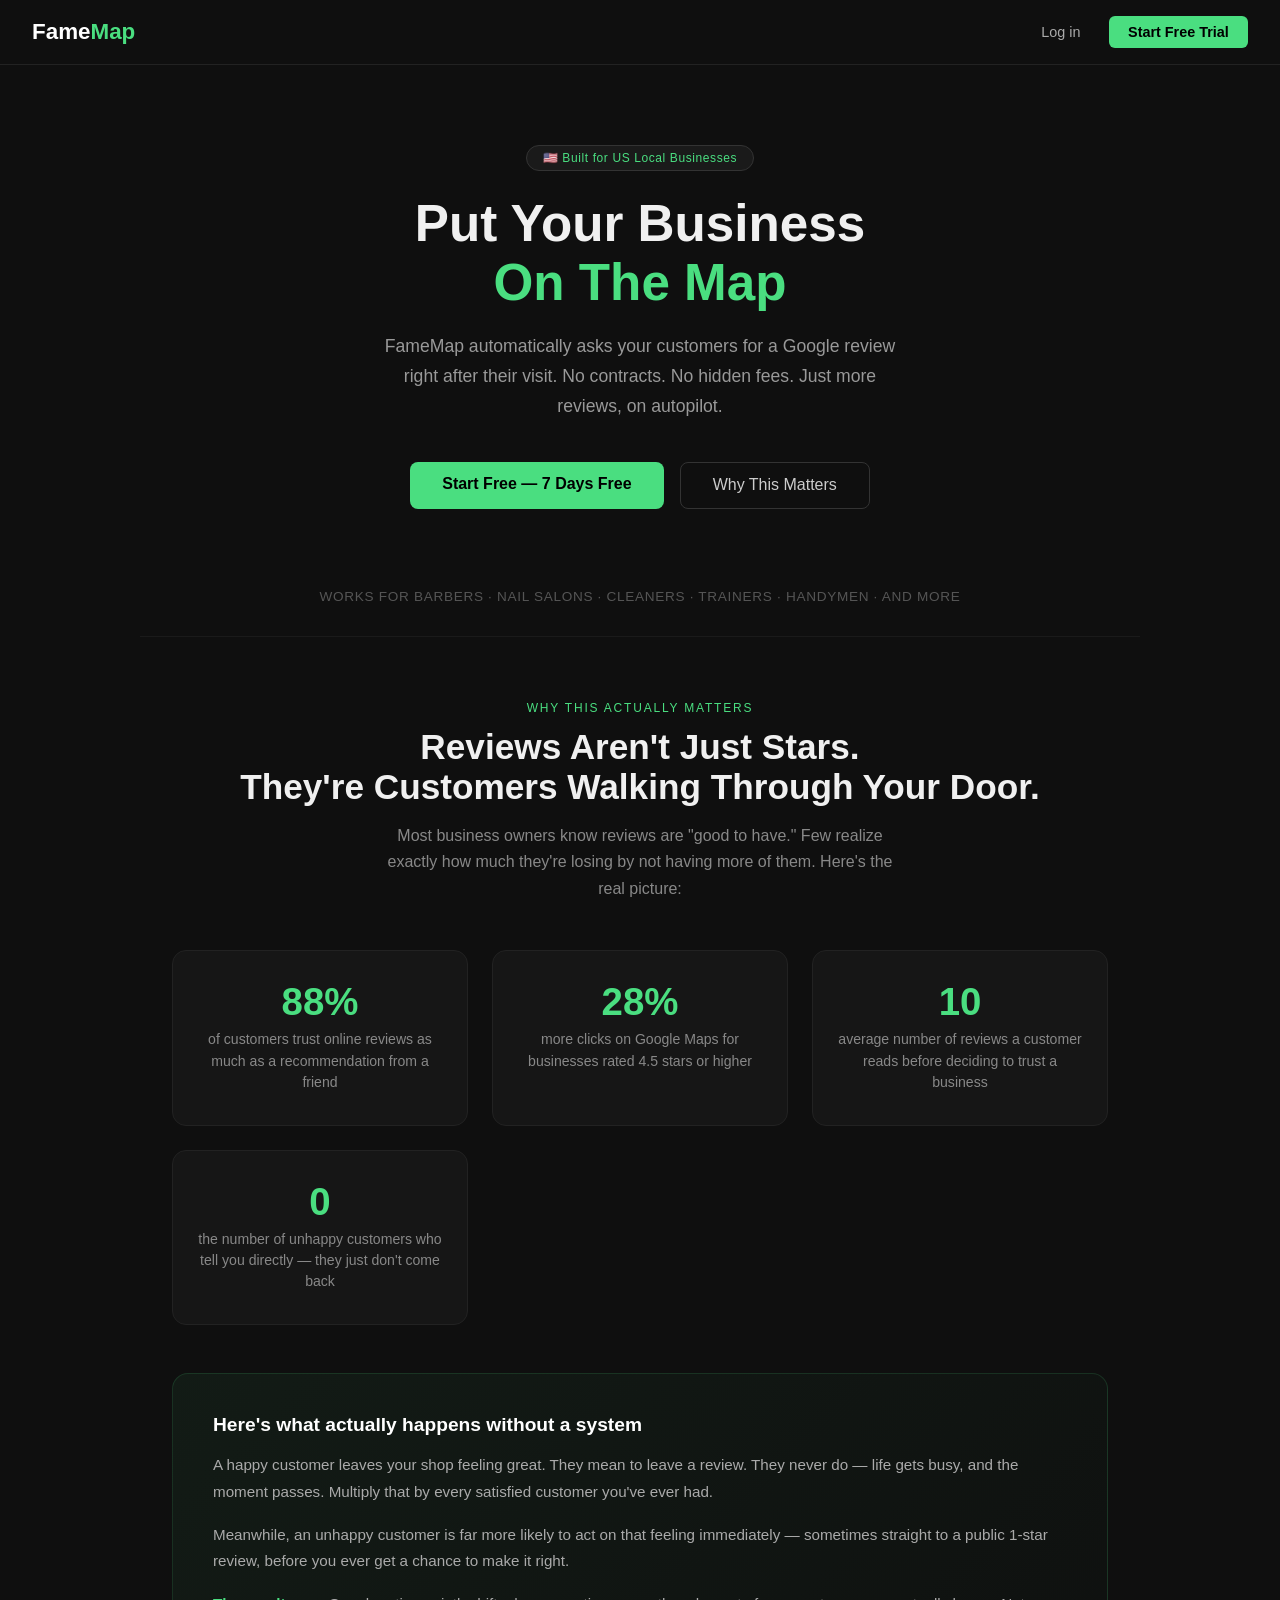
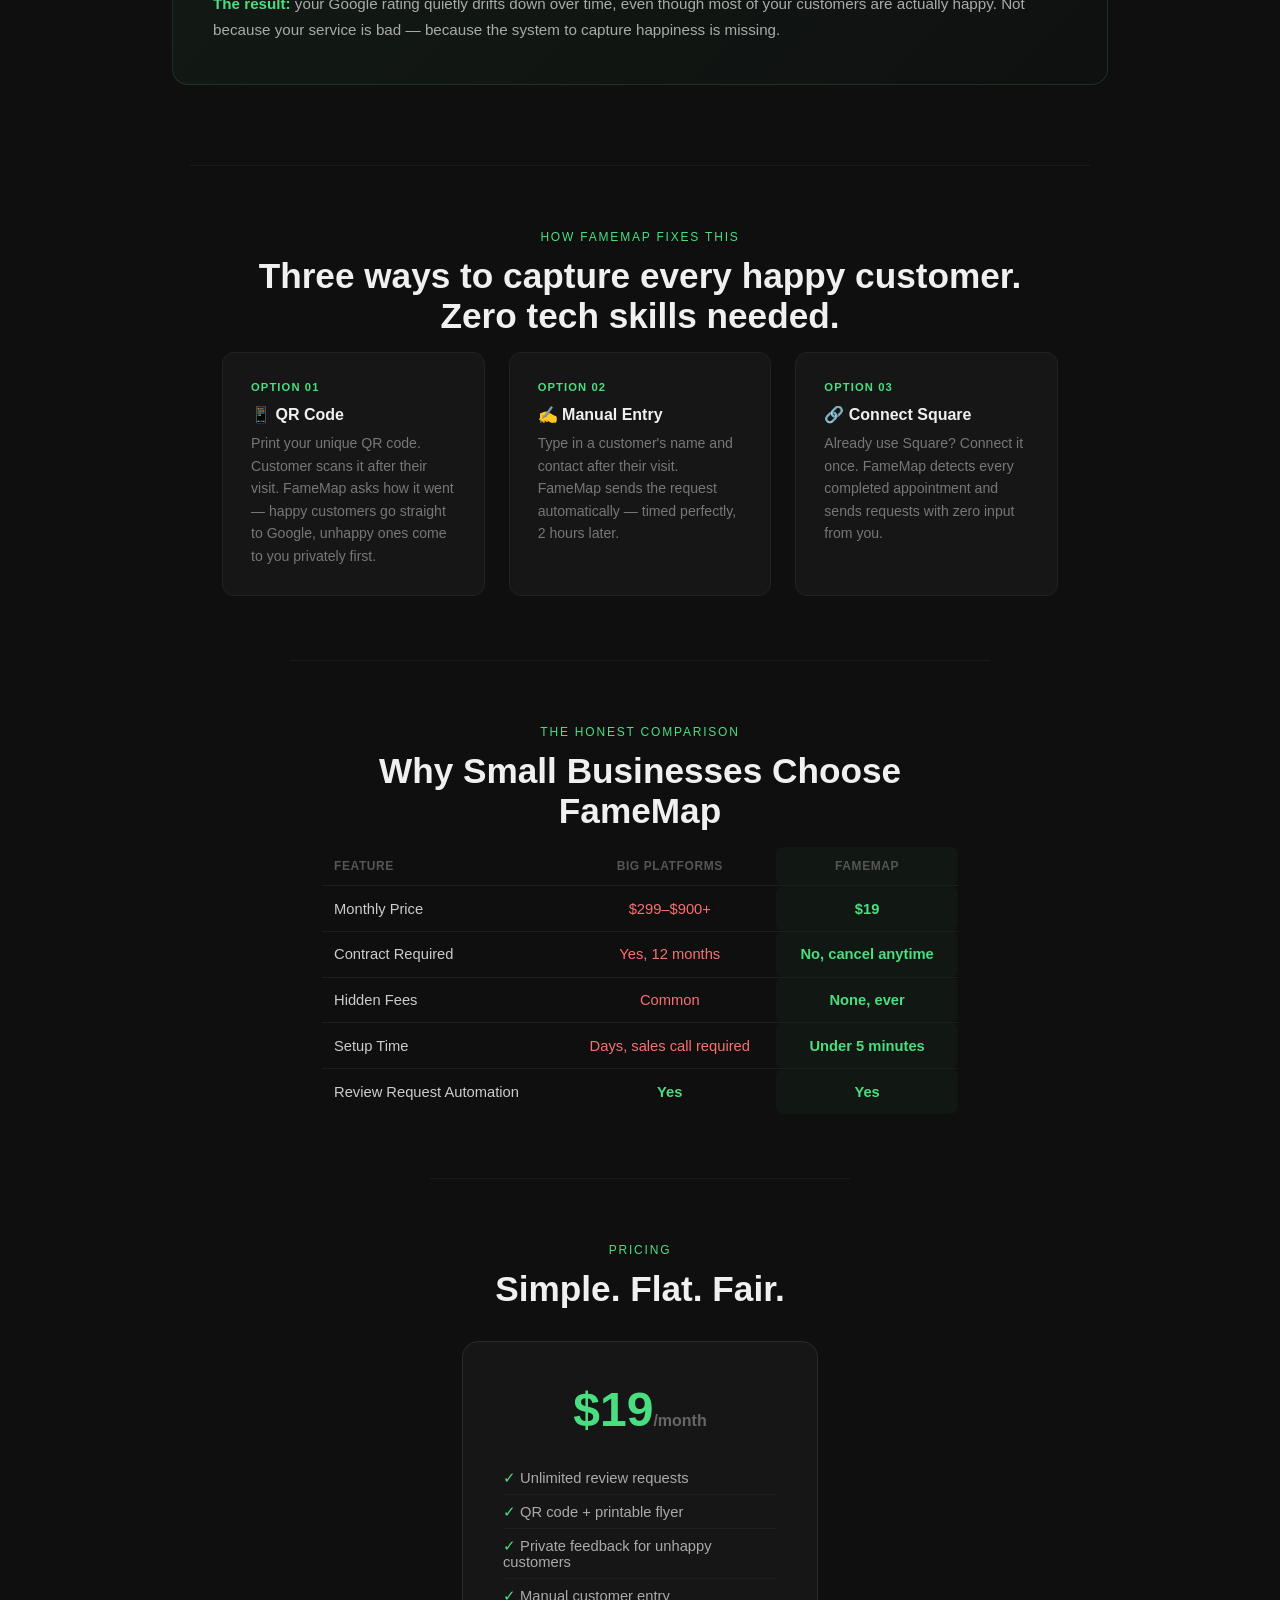
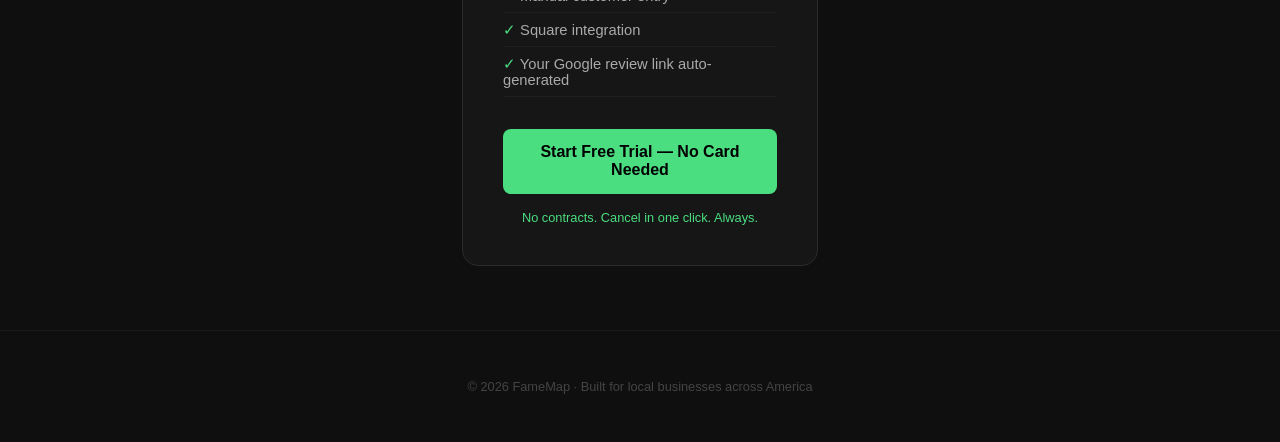
==== index.html @ dc653db1 "Update index.html" ====
<!DOCTYPE html>
<html lang="en">
<head>
  <meta charset="UTF-8" />
  <meta name="viewport" content="width=device-width, initial-scale=1.0"/>
  <title>FameMap — Get More Google Reviews, Automatically</title>
  <style>
    * { margin: 0; padding: 0; box-sizing: border-box; }
    body { font-family: 'Segoe UI', sans-serif; background: #0f0f0f; color: #f0f0f0; }
    nav {
      display: flex; justify-content: space-between; align-items: center;
      padding: 1.2rem 2rem; border-bottom: 1px solid #222;
    }
    .logo { font-size: 1.4rem; font-weight: 700; color: #fff; }
    .logo span { color: #4ade80; }
    nav a { color: #aaa; text-decoration: none; margin-left: 1.5rem; font-size: 0.9rem; }
    nav a.btn { background: #4ade80; color: #000; padding: 0.5rem 1.2rem; border-radius: 6px; font-weight: 600; }

    .hero { text-align: center; padding: 5rem 2rem 3rem; max-width: 750px; margin: 0 auto; }
    .badge {
      display: inline-block; background: #1a1a1a; border: 1px solid #333; color: #4ade80;
      font-size: 0.75rem; padding: 0.3rem 1rem; border-radius: 999px; margin-bottom: 1.5rem; letter-spacing: 0.05em;
    }
    h1 { font-size: clamp(2rem, 5vw, 3.2rem); line-height: 1.15; margin-bottom: 1.2rem; font-weight: 800; }
    h1 span { color: #4ade80; }
    .sub { font-size: 1.1rem; color: #999; max-width: 55ch; margin: 0 auto 2.5rem; line-height: 1.7; }
    .hero-btns { display: flex; gap: 1rem; justify-content: center; flex-wrap: wrap; }
    .btn-primary { background: #4ade80; color: #000; padding: 0.85rem 2rem; border-radius: 8px; font-weight: 700; text-decoration: none; font-size: 1rem; }
    .btn-ghost { border: 1px solid #333; color: #ccc; padding: 0.85rem 2rem; border-radius: 8px; text-decoration: none; font-size: 1rem; }
    .social-proof { text-align: center; padding: 2rem; color: #555; font-size: 0.85rem; letter-spacing: 0.05em; text-transform: uppercase; }

    /* EDUCATION SECTION */
    .education {
      max-width: 1000px; margin: 0 auto; padding: 4rem 2rem;
      border-top: 1px solid #1a1a1a;
    }
    .section-label { text-align: center; color: #4ade80; font-size: 0.75rem; letter-spacing: 0.15em; text-transform: uppercase; margin-bottom: 0.75rem; }
    h2 { text-align: center; font-size: clamp(1.6rem, 4vw, 2.2rem); margin-bottom: 1rem; }
    .edu-sub { text-align: center; color: #888; max-width: 60ch; margin: 0 auto 3rem; font-size: 1rem; line-height: 1.65; }

    .stats-grid {
      display: grid; grid-template-columns: repeat(auto-fit, minmax(220px, 1fr));
      gap: 1.5rem; margin-bottom: 3rem;
    }
    .stat-box {
      background: #161616; border: 1px solid #222; border-radius: 14px;
      padding: 2rem 1.5rem; text-align: center;
    }
    .stat-num { font-size: 2.4rem; font-weight: 800; color: #4ade80; margin-bottom: 0.5rem; line-height: 1; }
    .stat-desc { font-size: 0.88rem; color: #888; line-height: 1.5; }

    .story-box {
      background: linear-gradient(135deg, rgba(74,222,128,0.06), rgba(74,222,128,0.01));
      border: 1px solid rgba(74,222,128,0.15);
      border-radius: 16px; padding: 2.5rem; margin-bottom: 1rem;
    }
    .story-box h3 { font-size: 1.2rem; margin-bottom: 1rem; color: #fff; }
    .story-box p { color: #aaa; font-size: 0.95rem; line-height: 1.75; margin-bottom: 1rem; }
    .story-box p:last-child { margin-bottom: 0; }
    .story-box strong { color: #4ade80; }

    /* HOW IT WORKS */
    .how { max-width: 900px; margin: 0 auto; padding: 4rem 2rem; border-top: 1px solid #1a1a1a; }
    .steps { display: grid; grid-template-columns: repeat(auto-fit, minmax(220px, 1fr)); gap: 1.5rem; }
    .step { background: #161616; border: 1px solid #222; border-radius: 12px; padding: 1.75rem; }
    .step-num { font-size: 0.7rem; color: #4ade80; font-weight: 700; letter-spacing: 0.1em; margin-bottom: 0.75rem; }
    .step h3 { font-size: 1rem; margin-bottom: 0.5rem; }
    .step p { font-size: 0.88rem; color: #777; line-height: 1.6; }

    /* HONEST COMPARISON */
    .compare { max-width: 700px; margin: 0 auto; padding: 4rem 2rem; border-top: 1px solid #1a1a1a; }
    .compare-table { width: 100%; border-collapse: collapse; font-size: 0.92rem; }
    .compare-table th { padding: 0.75rem; text-align: left; color: #555; font-size: 0.75rem; text-transform: uppercase; letter-spacing: 0.05em; }
    .compare-table th:not(:first-child) { text-align: center; }
    .compare-table td { padding: 0.9rem 0.75rem; border-top: 1px solid #1e1e1e; color: #ccc; }
    .compare-table td:not(:first-child) { text-align: center; }
    .compare-table .yes { color: #4ade80; font-weight: 700; }
    .compare-table .no { color: #f87171; }
    .compare-table .famemap-col { background: rgba(74,222,128,0.04); border-radius: 8px; }

    /* PRICING */
    .pricing { max-width: 420px; margin: 0 auto; padding: 4rem 2rem; text-align: center; border-top: 1px solid #1a1a1a; }
    .price-card { background: #161616; border: 1px solid #2a2a2a; border-radius: 16px; padding: 2.5rem; margin-top: 2rem; }
    .price-card .amount { font-size: 3rem; font-weight: 800; color: #4ade80; }
    .price-card .amount span { font-size: 1rem; color: #666; }
    .price-card ul { list-style: none; text-align: left; margin: 1.5rem 0 2rem; }
    .price-card ul li { padding: 0.5rem 0; color: #aaa; font-size: 0.92rem; border-bottom: 1px solid #1f1f1f; }
    .price-card ul li::before { content: '✓ '; color: #4ade80; }
    .price-card .cta { display: block; background: #4ade80; color: #000; padding: 0.9rem; border-radius: 8px; font-weight: 700; text-decoration: none; font-size: 1rem; }
    .no-contract { font-size: 0.8rem; color: #4ade80; margin-top: 1rem; }

    footer { text-align: center; padding: 3rem 2rem; color: #444; font-size: 0.8rem; border-top: 1px solid #1a1a1a; }
  </style>
</head>
<body>

<nav>
  <div class="logo">Fame<span>Map</span></div>
  <div>
    <a href="/login.html">Log in</a>
    <a href="/signup.html" class="btn">Start Free Trial</a>
  </div>
</nav>

<section class="hero">
  <div class="badge">🇺🇸 Built for US Local Businesses</div>
  <h1>Put Your Business<br><span>On The Map</span></h1>
  <p class="sub">FameMap automatically asks your customers for a Google review right after their visit. No contracts. No hidden fees. Just more reviews, on autopilot.</p>
  <div class="hero-btns">
    <a href="/signup.html" class="btn-primary">Start Free — 7 Days Free</a>
    <a href="#why" class="btn-ghost">Why This Matters</a>
  </div>
</section>

<div class="social-proof">Works for barbers · nail salons · cleaners · trainers · handymen · and more</div>

<!-- EDUCATION SECTION -->
<section class="education" id="why">
  <p class="section-label">Why This Actually Matters</p>
  <h2>Reviews Aren't Just Stars.<br>They're Customers Walking Through Your Door.</h2>
  <p class="edu-sub">Most business owners know reviews are "good to have." Few realize exactly how much they're losing by not having more of them. Here's the real picture:</p>

  <div class="stats-grid">
    <div class="stat-box">
      <div class="stat-num">88%</div>
      <div class="stat-desc">of customers trust online reviews as much as a recommendation from a friend</div>
    </div>
    <div class="stat-box">
      <div class="stat-num">28%</div>
      <div class="stat-desc">more clicks on Google Maps for businesses rated 4.5 stars or higher</div>
    </div>
    <div class="stat-box">
      <div class="stat-num">10</div>
      <div class="stat-desc">average number of reviews a customer reads before deciding to trust a business</div>
    </div>
    <div class="stat-box">
      <div class="stat-num">0</div>
      <div class="stat-desc">the number of unhappy customers who tell you directly — they just don't come back</div>
    </div>
  </div>

  <div class="story-box">
    <h3>Here's what actually happens without a system</h3>
    <p>A happy customer leaves your shop feeling great. They mean to leave a review. They never do — life gets busy, and the moment passes. Multiply that by every satisfied customer you've ever had.</p>
    <p>Meanwhile, an unhappy customer is far more likely to act on that feeling immediately — sometimes straight to a public 1-star review, before you ever get a chance to make it right.</p>
    <p><strong>The result:</strong> your Google rating quietly drifts down over time, even though most of your customers are actually happy. Not because your service is bad — because the system to capture happiness is missing.</p>
  </div>
</section>

<!-- HOW IT WORKS -->
<section class="how">
  <p class="section-label">How FameMap Fixes This</p>
  <h2>Three ways to capture every happy customer.<br>Zero tech skills needed.</h2>
  <div class="steps">
    <div class="step">
      <div class="step-num">OPTION 01</div>
      <h3>📱 QR Code</h3>
      <p>Print your unique QR code. Customer scans it after their visit. FameMap asks how it went — happy customers go straight to Google, unhappy ones come to you privately first.</p>
    </div>
    <div class="step">
      <div class="step-num">OPTION 02</div>
      <h3>✍️ Manual Entry</h3>
      <p>Type in a customer's name and contact after their visit. FameMap sends the request automatically — timed perfectly, 2 hours later.</p>
    </div>
    <div class="step">
      <div class="step-num">OPTION 03</div>
      <h3>🔗 Connect Square</h3>
      <p>Already use Square? Connect it once. FameMap detects every completed appointment and sends requests with zero input from you.</p>
    </div>
  </div>
</section>

<!-- HONEST COMPARISON -->
<section class="compare">
  <p class="section-label">The Honest Comparison</p>
  <h2>Why Small Businesses Choose FameMap</h2>
  <table class="compare-table">
    <thead>
      <tr>
        <th>Feature</th>
        <th>Big Platforms</th>
        <th class="famemap-col">FameMap</th>
      </tr>
    </thead>
    <tbody>
      <tr>
        <td>Monthly Price</td>
        <td class="no">$299–$900+</td>
        <td class="famemap-col yes">$19</td>
      </tr>
      <tr>
        <td>Contract Required</td>
        <td class="no">Yes, 12 months</td>
        <td class="famemap-col yes">No, cancel anytime</td>
      </tr>
      <tr>
        <td>Hidden Fees</td>
        <td class="no">Common</td>
        <td class="famemap-col yes">None, ever</td>
      </tr>
      <tr>
        <td>Setup Time</td>
        <td class="no">Days, sales call required</td>
        <td class="famemap-col yes">Under 5 minutes</td>
      </tr>
      <tr>
        <td>Review Request Automation</td>
        <td class="yes">Yes</td>
        <td class="famemap-col yes">Yes</td>
      </tr>
    </tbody>
  </table>
</section>

<!-- PRICING -->
<section class="pricing">
  <p class="section-label">Pricing</p>
  <h2>Simple. Flat. Fair.</h2>
  <div class="price-card">
    <div class="amount">$19<span>/month</span></div>
    <ul>
      <li>Unlimited review requests</li>
      <li>QR code + printable flyer</li>
      <li>Private feedback for unhappy customers</li>
      <li>Manual customer entry</li>
      <li>Square integration</li>
      <li>Your Google review link auto-generated</li>
    </ul>
    <a href="/signup.html" class="cta">Start Free Trial — No Card Needed</a>
    <p class="no-contract">No contracts. Cancel in one click. Always.</p>
  </div>
</section>

<footer>
  © 2026 FameMap · Built for local businesses across America
</footer>

</body>
</html>
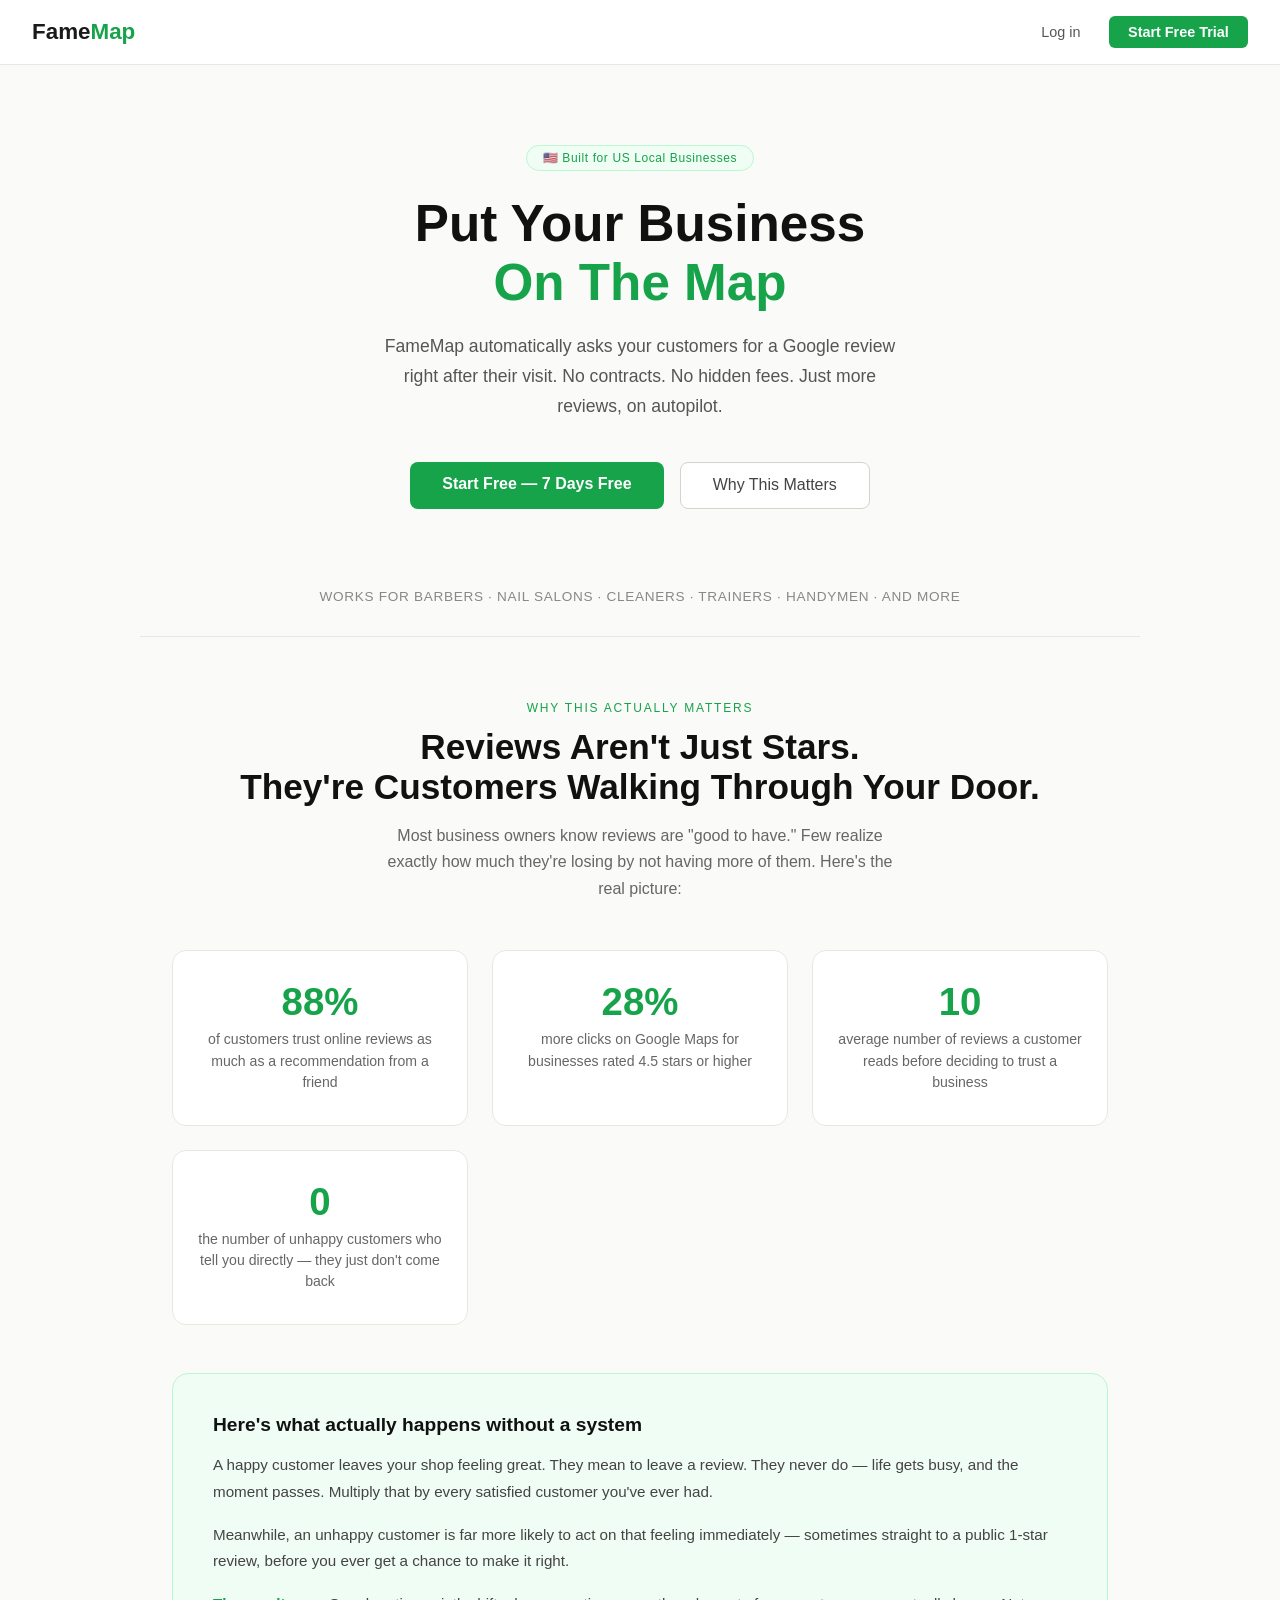
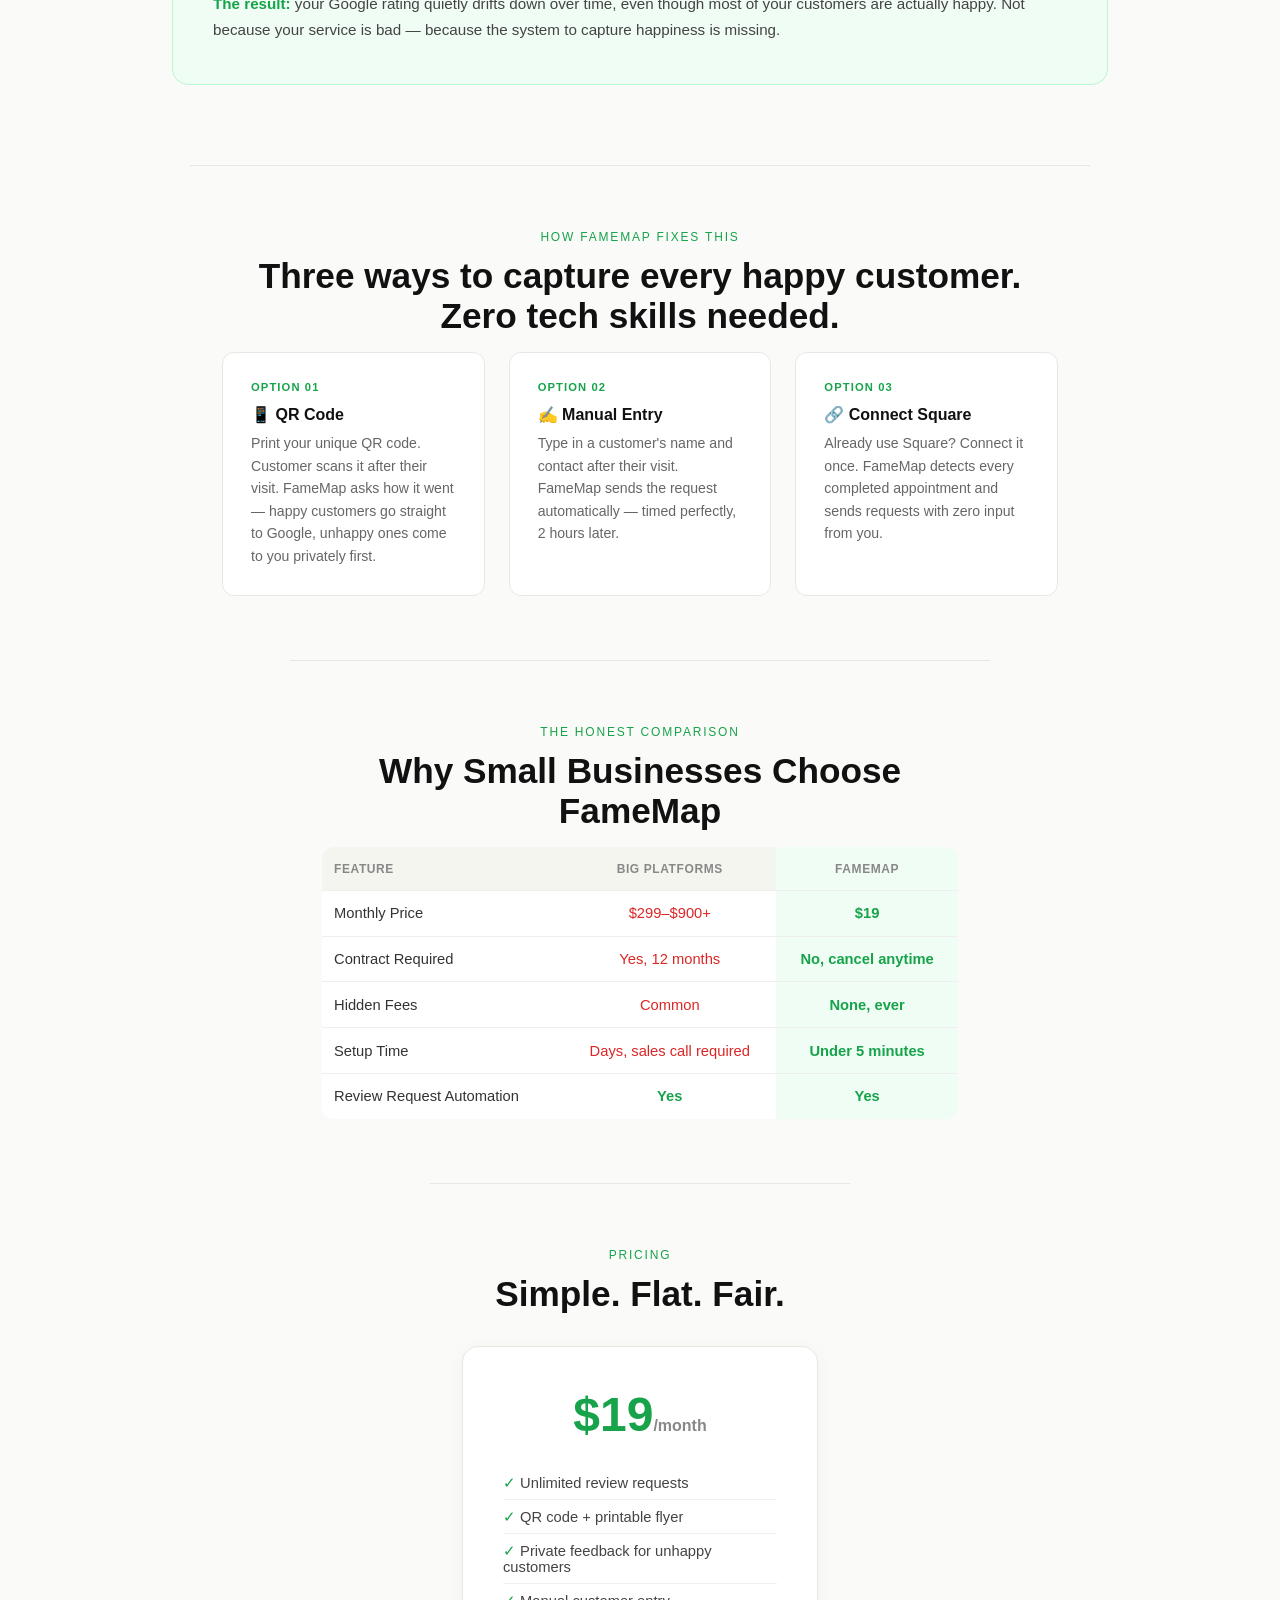
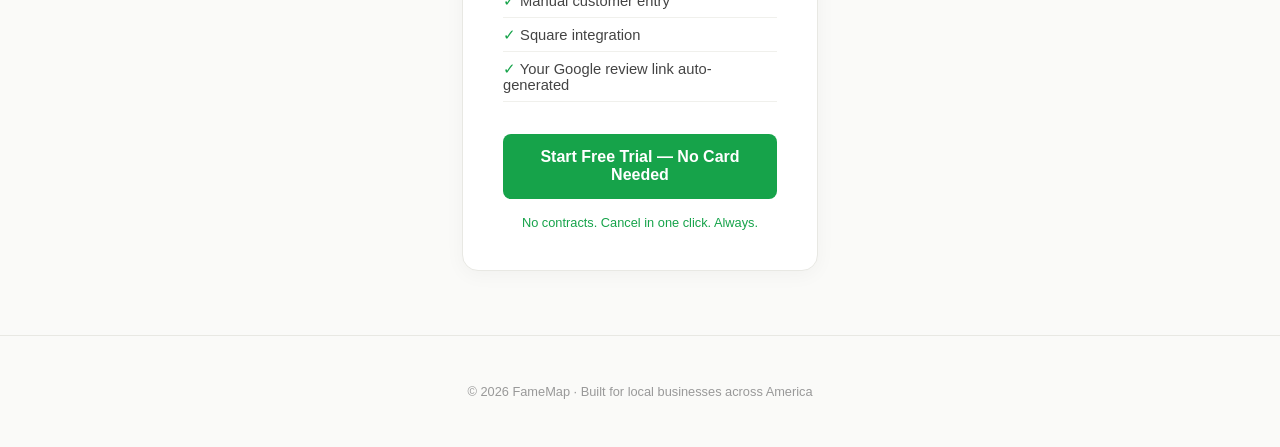
==== commit 8c9de0fd: "Update index.html" ====
--- a/index.html
+++ b/index.html
@@ -6,90 +6,80 @@
   <title>FameMap — Get More Google Reviews, Automatically</title>
   <style>
     * { margin: 0; padding: 0; box-sizing: border-box; }
-    body { font-family: 'Segoe UI', sans-serif; background: #0f0f0f; color: #f0f0f0; }
+    body { font-family: 'Segoe UI', sans-serif; background: #fafaf8; color: #1a1a1a; }
     nav {
       display: flex; justify-content: space-between; align-items: center;
-      padding: 1.2rem 2rem; border-bottom: 1px solid #222;
+      padding: 1.2rem 2rem; border-bottom: 1px solid #e8e8e3; background: #fff;
     }
-    .logo { font-size: 1.4rem; font-weight: 700; color: #fff; }
-    .logo span { color: #4ade80; }
-    nav a { color: #aaa; text-decoration: none; margin-left: 1.5rem; font-size: 0.9rem; }
-    nav a.btn { background: #4ade80; color: #000; padding: 0.5rem 1.2rem; border-radius: 6px; font-weight: 600; }
+    .logo { font-size: 1.4rem; font-weight: 700; color: #1a1a1a; }
+    .logo span { color: #16a34a; }
+    nav a { color: #555; text-decoration: none; margin-left: 1.5rem; font-size: 0.9rem; }
+    nav a.btn { background: #16a34a; color: #fff; padding: 0.5rem 1.2rem; border-radius: 6px; font-weight: 600; }
 
     .hero { text-align: center; padding: 5rem 2rem 3rem; max-width: 750px; margin: 0 auto; }
     .badge {
-      display: inline-block; background: #1a1a1a; border: 1px solid #333; color: #4ade80;
+      display: inline-block; background: #f0fdf4; border: 1px solid #bbf7d0; color: #16a34a;
       font-size: 0.75rem; padding: 0.3rem 1rem; border-radius: 999px; margin-bottom: 1.5rem; letter-spacing: 0.05em;
     }
-    h1 { font-size: clamp(2rem, 5vw, 3.2rem); line-height: 1.15; margin-bottom: 1.2rem; font-weight: 800; }
-    h1 span { color: #4ade80; }
-    .sub { font-size: 1.1rem; color: #999; max-width: 55ch; margin: 0 auto 2.5rem; line-height: 1.7; }
+    h1 { font-size: clamp(2rem, 5vw, 3.2rem); line-height: 1.15; margin-bottom: 1.2rem; font-weight: 800; color: #111; }
+    h1 span { color: #16a34a; }
+    .sub { font-size: 1.1rem; color: #555; max-width: 55ch; margin: 0 auto 2.5rem; line-height: 1.7; }
     .hero-btns { display: flex; gap: 1rem; justify-content: center; flex-wrap: wrap; }
-    .btn-primary { background: #4ade80; color: #000; padding: 0.85rem 2rem; border-radius: 8px; font-weight: 700; text-decoration: none; font-size: 1rem; }
-    .btn-ghost { border: 1px solid #333; color: #ccc; padding: 0.85rem 2rem; border-radius: 8px; text-decoration: none; font-size: 1rem; }
-    .social-proof { text-align: center; padding: 2rem; color: #555; font-size: 0.85rem; letter-spacing: 0.05em; text-transform: uppercase; }
+    .btn-primary { background: #16a34a; color: #fff; padding: 0.85rem 2rem; border-radius: 8px; font-weight: 700; text-decoration: none; font-size: 1rem; }
+    .btn-ghost { border: 1px solid #d4d4cc; color: #444; padding: 0.85rem 2rem; border-radius: 8px; text-decoration: none; font-size: 1rem; background: #fff; }
+    .social-proof { text-align: center; padding: 2rem; color: #888; font-size: 0.85rem; letter-spacing: 0.05em; text-transform: uppercase; }
 
     /* EDUCATION SECTION */
-    .education {
-      max-width: 1000px; margin: 0 auto; padding: 4rem 2rem;
-      border-top: 1px solid #1a1a1a;
-    }
-    .section-label { text-align: center; color: #4ade80; font-size: 0.75rem; letter-spacing: 0.15em; text-transform: uppercase; margin-bottom: 0.75rem; }
-    h2 { text-align: center; font-size: clamp(1.6rem, 4vw, 2.2rem); margin-bottom: 1rem; }
-    .edu-sub { text-align: center; color: #888; max-width: 60ch; margin: 0 auto 3rem; font-size: 1rem; line-height: 1.65; }
+    .education { max-width: 1000px; margin: 0 auto; padding: 4rem 2rem; border-top: 1px solid #e8e8e3; }
+    .section-label { text-align: center; color: #16a34a; font-size: 0.75rem; letter-spacing: 0.15em; text-transform: uppercase; margin-bottom: 0.75rem; }
+    h2 { text-align: center; font-size: clamp(1.6rem, 4vw, 2.2rem); margin-bottom: 1rem; color: #111; }
+    .edu-sub { text-align: center; color: #666; max-width: 60ch; margin: 0 auto 3rem; font-size: 1rem; line-height: 1.65; }
 
-    .stats-grid {
-      display: grid; grid-template-columns: repeat(auto-fit, minmax(220px, 1fr));
-      gap: 1.5rem; margin-bottom: 3rem;
-    }
-    .stat-box {
-      background: #161616; border: 1px solid #222; border-radius: 14px;
-      padding: 2rem 1.5rem; text-align: center;
-    }
-    .stat-num { font-size: 2.4rem; font-weight: 800; color: #4ade80; margin-bottom: 0.5rem; line-height: 1; }
-    .stat-desc { font-size: 0.88rem; color: #888; line-height: 1.5; }
+    .stats-grid { display: grid; grid-template-columns: repeat(auto-fit, minmax(220px, 1fr)); gap: 1.5rem; margin-bottom: 3rem; }
+    .stat-box { background: #fff; border: 1px solid #e8e8e3; border-radius: 14px; padding: 2rem 1.5rem; text-align: center; }
+    .stat-num { font-size: 2.4rem; font-weight: 800; color: #16a34a; margin-bottom: 0.5rem; line-height: 1; }
+    .stat-desc { font-size: 0.88rem; color: #666; line-height: 1.5; }
 
     .story-box {
-      background: linear-gradient(135deg, rgba(74,222,128,0.06), rgba(74,222,128,0.01));
-      border: 1px solid rgba(74,222,128,0.15);
+      background: #f0fdf4; border: 1px solid #bbf7d0;
       border-radius: 16px; padding: 2.5rem; margin-bottom: 1rem;
     }
-    .story-box h3 { font-size: 1.2rem; margin-bottom: 1rem; color: #fff; }
-    .story-box p { color: #aaa; font-size: 0.95rem; line-height: 1.75; margin-bottom: 1rem; }
+    .story-box h3 { font-size: 1.2rem; margin-bottom: 1rem; color: #111; }
+    .story-box p { color: #444; font-size: 0.95rem; line-height: 1.75; margin-bottom: 1rem; }
     .story-box p:last-child { margin-bottom: 0; }
-    .story-box strong { color: #4ade80; }
+    .story-box strong { color: #16a34a; }
 
     /* HOW IT WORKS */
-    .how { max-width: 900px; margin: 0 auto; padding: 4rem 2rem; border-top: 1px solid #1a1a1a; }
+    .how { max-width: 900px; margin: 0 auto; padding: 4rem 2rem; border-top: 1px solid #e8e8e3; }
     .steps { display: grid; grid-template-columns: repeat(auto-fit, minmax(220px, 1fr)); gap: 1.5rem; }
-    .step { background: #161616; border: 1px solid #222; border-radius: 12px; padding: 1.75rem; }
-    .step-num { font-size: 0.7rem; color: #4ade80; font-weight: 700; letter-spacing: 0.1em; margin-bottom: 0.75rem; }
-    .step h3 { font-size: 1rem; margin-bottom: 0.5rem; }
-    .step p { font-size: 0.88rem; color: #777; line-height: 1.6; }
+    .step { background: #fff; border: 1px solid #e8e8e3; border-radius: 12px; padding: 1.75rem; }
+    .step-num { font-size: 0.7rem; color: #16a34a; font-weight: 700; letter-spacing: 0.1em; margin-bottom: 0.75rem; }
+    .step h3 { font-size: 1rem; margin-bottom: 0.5rem; color: #111; }
+    .step p { font-size: 0.88rem; color: #666; line-height: 1.6; }
 
-    /* HONEST COMPARISON */
-    .compare { max-width: 700px; margin: 0 auto; padding: 4rem 2rem; border-top: 1px solid #1a1a1a; }
-    .compare-table { width: 100%; border-collapse: collapse; font-size: 0.92rem; }
-    .compare-table th { padding: 0.75rem; text-align: left; color: #555; font-size: 0.75rem; text-transform: uppercase; letter-spacing: 0.05em; }
+    /* COMPARISON */
+    .compare { max-width: 700px; margin: 0 auto; padding: 4rem 2rem; border-top: 1px solid #e8e8e3; }
+    .compare-table { width: 100%; border-collapse: collapse; font-size: 0.92rem; background: #fff; border-radius: 12px; overflow: hidden; }
+    .compare-table th { padding: 0.9rem 0.75rem; text-align: left; color: #888; font-size: 0.75rem; text-transform: uppercase; letter-spacing: 0.05em; background: #f5f5f0; }
     .compare-table th:not(:first-child) { text-align: center; }
-    .compare-table td { padding: 0.9rem 0.75rem; border-top: 1px solid #1e1e1e; color: #ccc; }
+    .compare-table td { padding: 0.9rem 0.75rem; border-top: 1px solid #eee; color: #333; }
     .compare-table td:not(:first-child) { text-align: center; }
-    .compare-table .yes { color: #4ade80; font-weight: 700; }
-    .compare-table .no { color: #f87171; }
-    .compare-table .famemap-col { background: rgba(74,222,128,0.04); border-radius: 8px; }
+    .compare-table .yes { color: #16a34a; font-weight: 700; }
+    .compare-table .no { color: #dc2626; }
+    .compare-table .famemap-col { background: #f0fdf4; }
 
     /* PRICING */
-    .pricing { max-width: 420px; margin: 0 auto; padding: 4rem 2rem; text-align: center; border-top: 1px solid #1a1a1a; }
-    .price-card { background: #161616; border: 1px solid #2a2a2a; border-radius: 16px; padding: 2.5rem; margin-top: 2rem; }
-    .price-card .amount { font-size: 3rem; font-weight: 800; color: #4ade80; }
-    .price-card .amount span { font-size: 1rem; color: #666; }
+    .pricing { max-width: 420px; margin: 0 auto; padding: 4rem 2rem; text-align: center; border-top: 1px solid #e8e8e3; }
+    .price-card { background: #fff; border: 1px solid #e8e8e3; border-radius: 16px; padding: 2.5rem; margin-top: 2rem; box-shadow: 0 4px 20px rgba(0,0,0,0.04); }
+    .price-card .amount { font-size: 3rem; font-weight: 800; color: #16a34a; }
+    .price-card .amount span { font-size: 1rem; color: #888; }
     .price-card ul { list-style: none; text-align: left; margin: 1.5rem 0 2rem; }
-    .price-card ul li { padding: 0.5rem 0; color: #aaa; font-size: 0.92rem; border-bottom: 1px solid #1f1f1f; }
-    .price-card ul li::before { content: '✓ '; color: #4ade80; }
-    .price-card .cta { display: block; background: #4ade80; color: #000; padding: 0.9rem; border-radius: 8px; font-weight: 700; text-decoration: none; font-size: 1rem; }
-    .no-contract { font-size: 0.8rem; color: #4ade80; margin-top: 1rem; }
+    .price-card ul li { padding: 0.5rem 0; color: #444; font-size: 0.92rem; border-bottom: 1px solid #f0f0ec; }
+    .price-card ul li::before { content: '✓ '; color: #16a34a; }
+    .price-card .cta { display: block; background: #16a34a; color: #fff; padding: 0.9rem; border-radius: 8px; font-weight: 700; text-decoration: none; font-size: 1rem; }
+    .no-contract { font-size: 0.8rem; color: #16a34a; margin-top: 1rem; }
 
-    footer { text-align: center; padding: 3rem 2rem; color: #444; font-size: 0.8rem; border-top: 1px solid #1a1a1a; }
+    footer { text-align: center; padding: 3rem 2rem; color: #999; font-size: 0.8rem; border-top: 1px solid #e8e8e3; }
   </style>
 </head>
 <body>
@@ -114,7 +104,6 @@
 
 <div class="social-proof">Works for barbers · nail salons · cleaners · trainers · handymen · and more</div>
 
-<!-- EDUCATION SECTION -->
 <section class="education" id="why">
   <p class="section-label">Why This Actually Matters</p>
   <h2>Reviews Aren't Just Stars.<br>They're Customers Walking Through Your Door.</h2>
@@ -147,7 +136,6 @@
   </div>
 </section>
 
-<!-- HOW IT WORKS -->
 <section class="how">
   <p class="section-label">How FameMap Fixes This</p>
   <h2>Three ways to capture every happy customer.<br>Zero tech skills needed.</h2>
@@ -170,49 +158,23 @@
   </div>
 </section>
 
-<!-- HONEST COMPARISON -->
 <section class="compare">
   <p class="section-label">The Honest Comparison</p>
   <h2>Why Small Businesses Choose FameMap</h2>
   <table class="compare-table">
     <thead>
-      <tr>
-        <th>Feature</th>
-        <th>Big Platforms</th>
-        <th class="famemap-col">FameMap</th>
-      </tr>
+      <tr><th>Feature</th><th>Big Platforms</th><th class="famemap-col">FameMap</th></tr>
     </thead>
     <tbody>
-      <tr>
-        <td>Monthly Price</td>
-        <td class="no">$299–$900+</td>
-        <td class="famemap-col yes">$19</td>
-      </tr>
-      <tr>
-        <td>Contract Required</td>
-        <td class="no">Yes, 12 months</td>
-        <td class="famemap-col yes">No, cancel anytime</td>
-      </tr>
-      <tr>
-        <td>Hidden Fees</td>
-        <td class="no">Common</td>
-        <td class="famemap-col yes">None, ever</td>
-      </tr>
-      <tr>
-        <td>Setup Time</td>
-        <td class="no">Days, sales call required</td>
-        <td class="famemap-col yes">Under 5 minutes</td>
-      </tr>
-      <tr>
-        <td>Review Request Automation</td>
-        <td class="yes">Yes</td>
-        <td class="famemap-col yes">Yes</td>
-      </tr>
+      <tr><td>Monthly Price</td><td class="no">$299–$900+</td><td class="famemap-col yes">$19</td></tr>
+      <tr><td>Contract Required</td><td class="no">Yes, 12 months</td><td class="famemap-col yes">No, cancel anytime</td></tr>
+      <tr><td>Hidden Fees</td><td class="no">Common</td><td class="famemap-col yes">None, ever</td></tr>
+      <tr><td>Setup Time</td><td class="no">Days, sales call required</td><td class="famemap-col yes">Under 5 minutes</td></tr>
+      <tr><td>Review Request Automation</td><td class="yes">Yes</td><td class="famemap-col yes">Yes</td></tr>
     </tbody>
   </table>
 </section>
 
-<!-- PRICING -->
 <section class="pricing">
   <p class="section-label">Pricing</p>
   <h2>Simple. Flat. Fair.</h2>
@@ -231,9 +193,7 @@
   </div>
 </section>
 
-<footer>
-  © 2026 FameMap · Built for local businesses across America
-</footer>
-
+<footer>© 2026 FameMap · Built for local businesses across America</footer>
+<script src="/app.js"></script>
 </body>
-</html>
+</html>
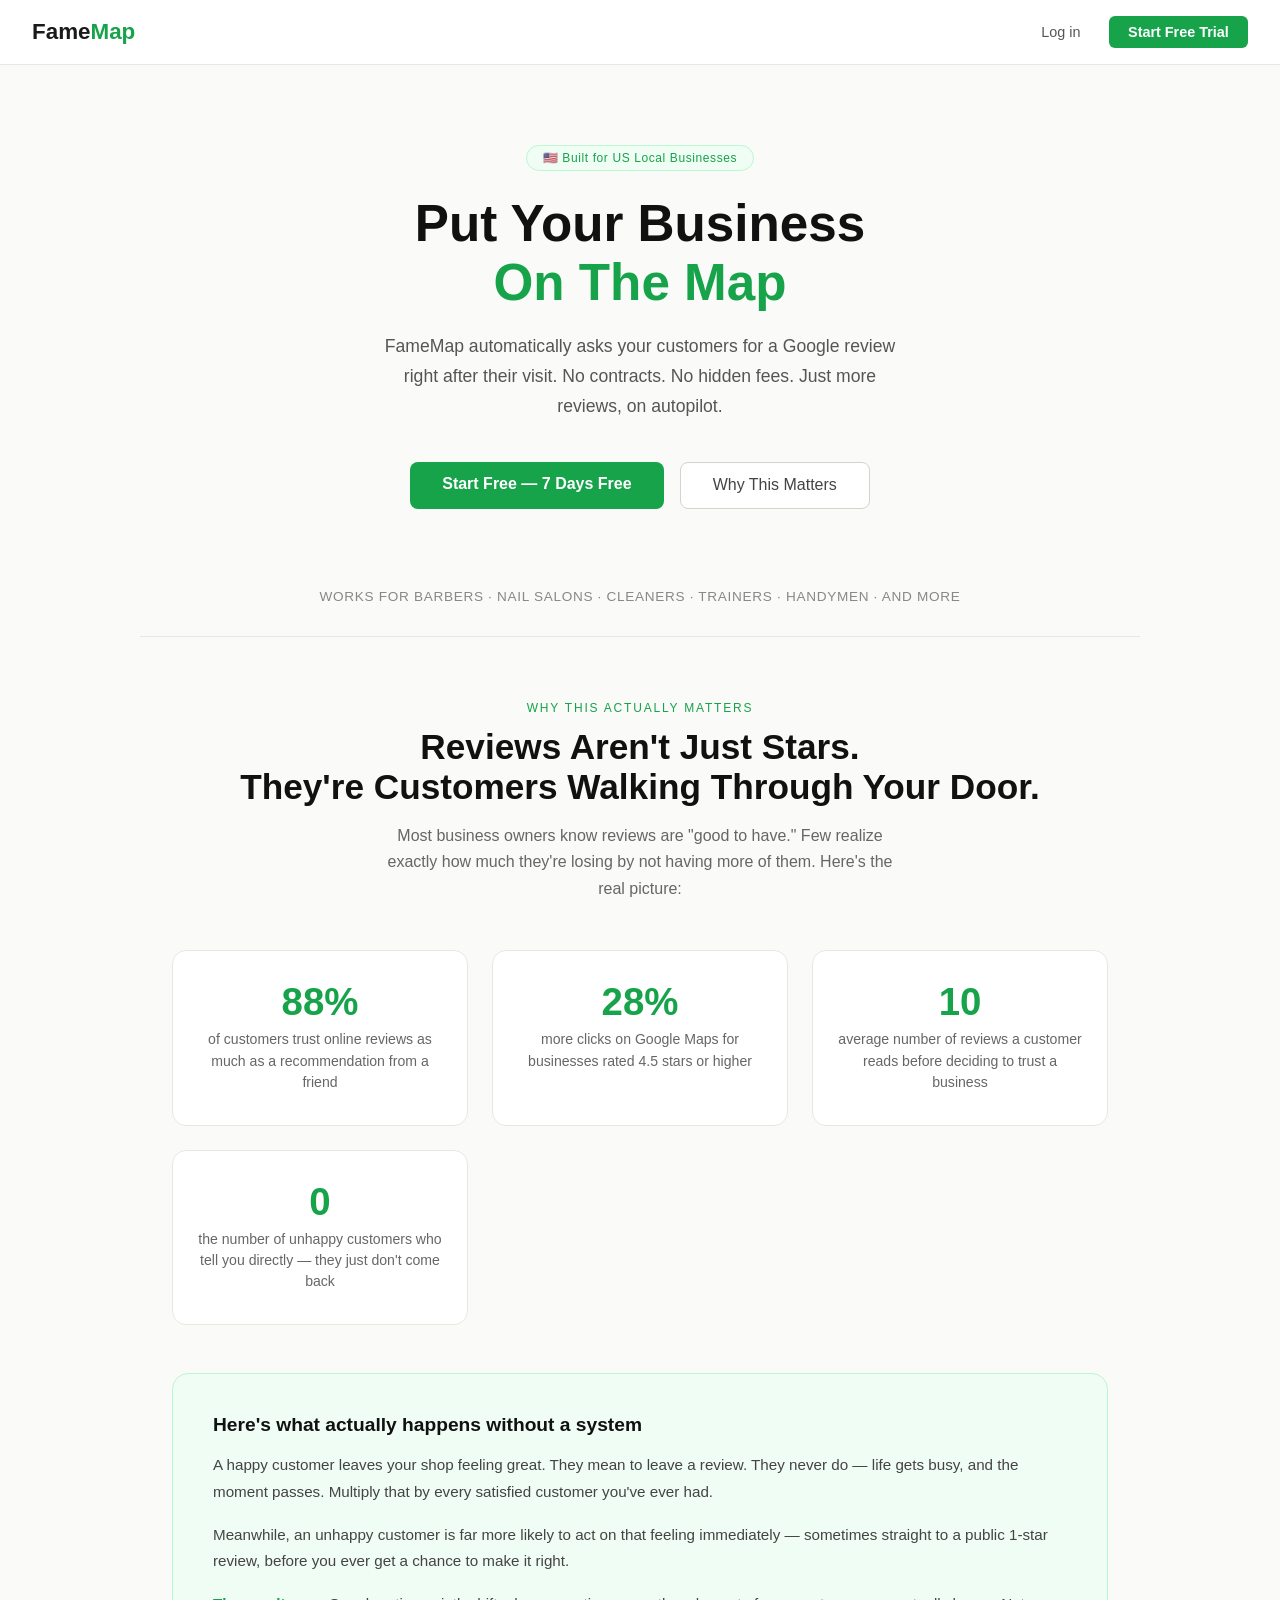
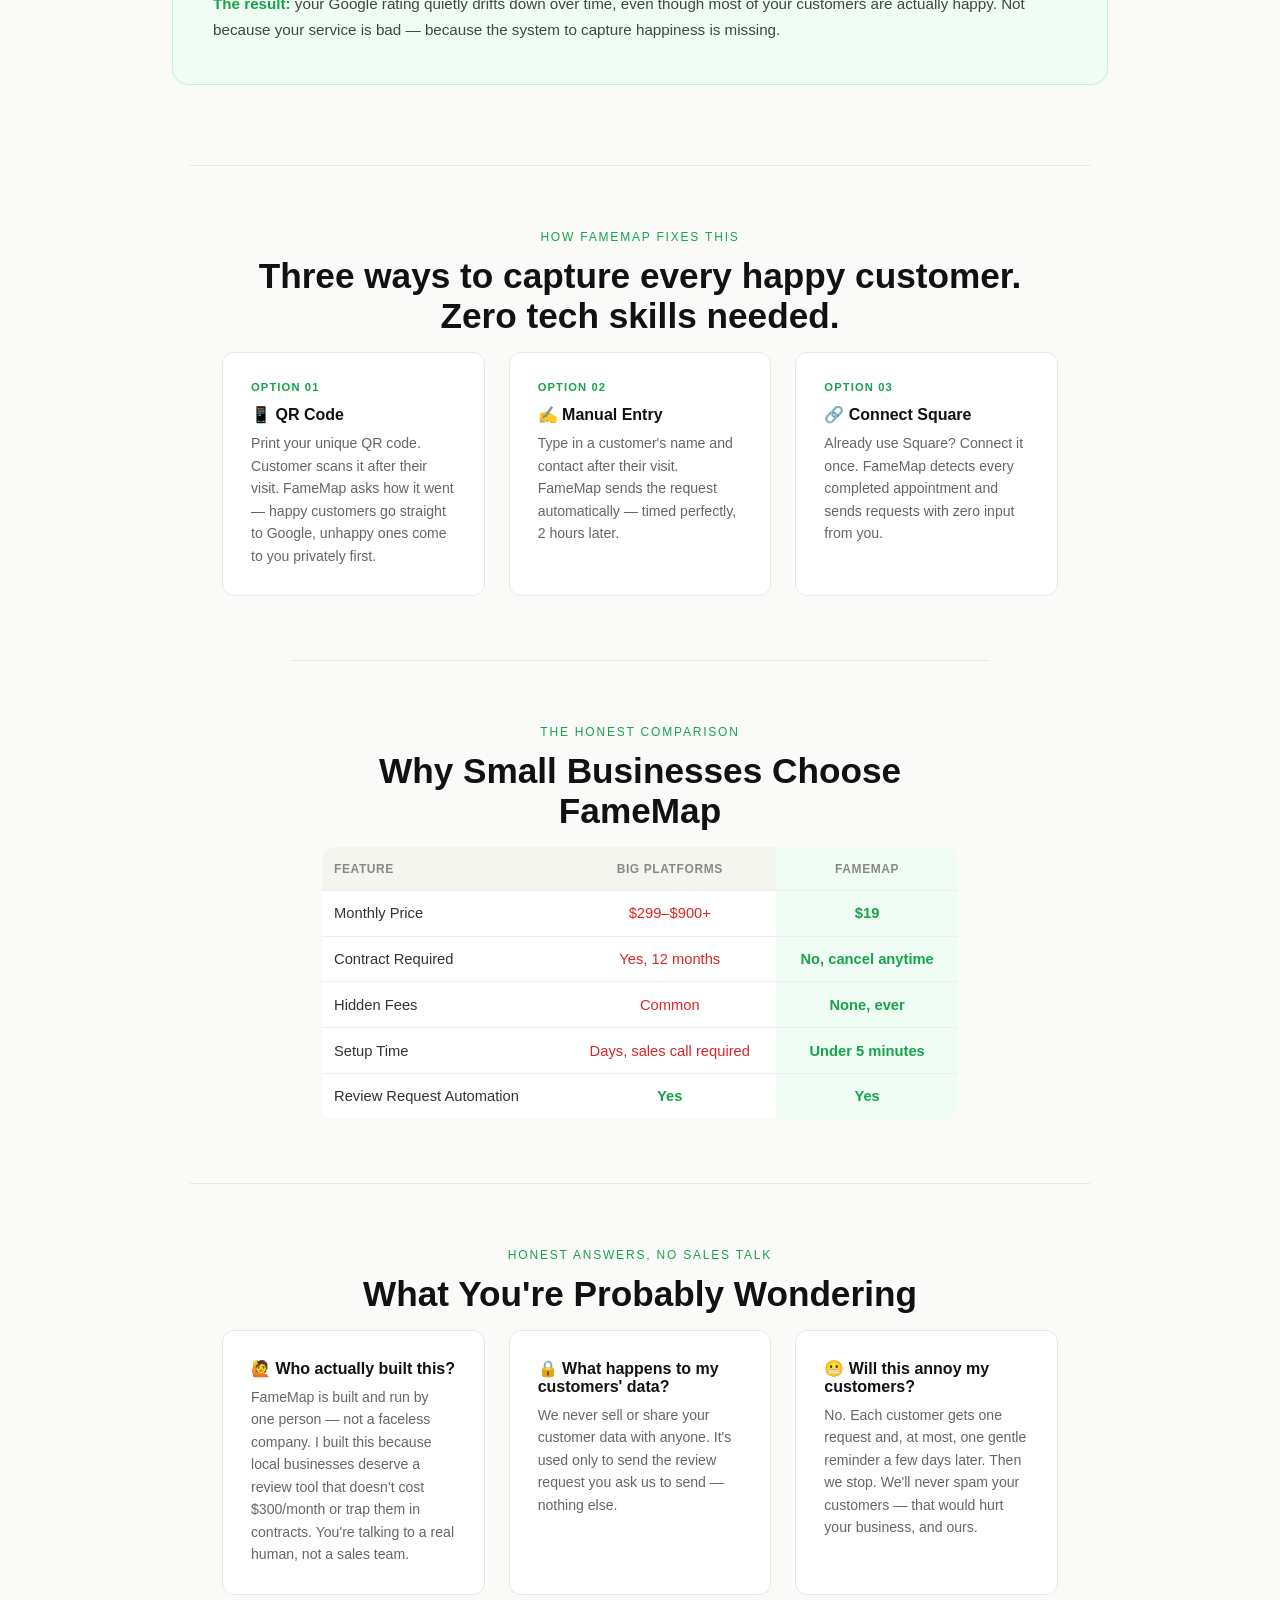
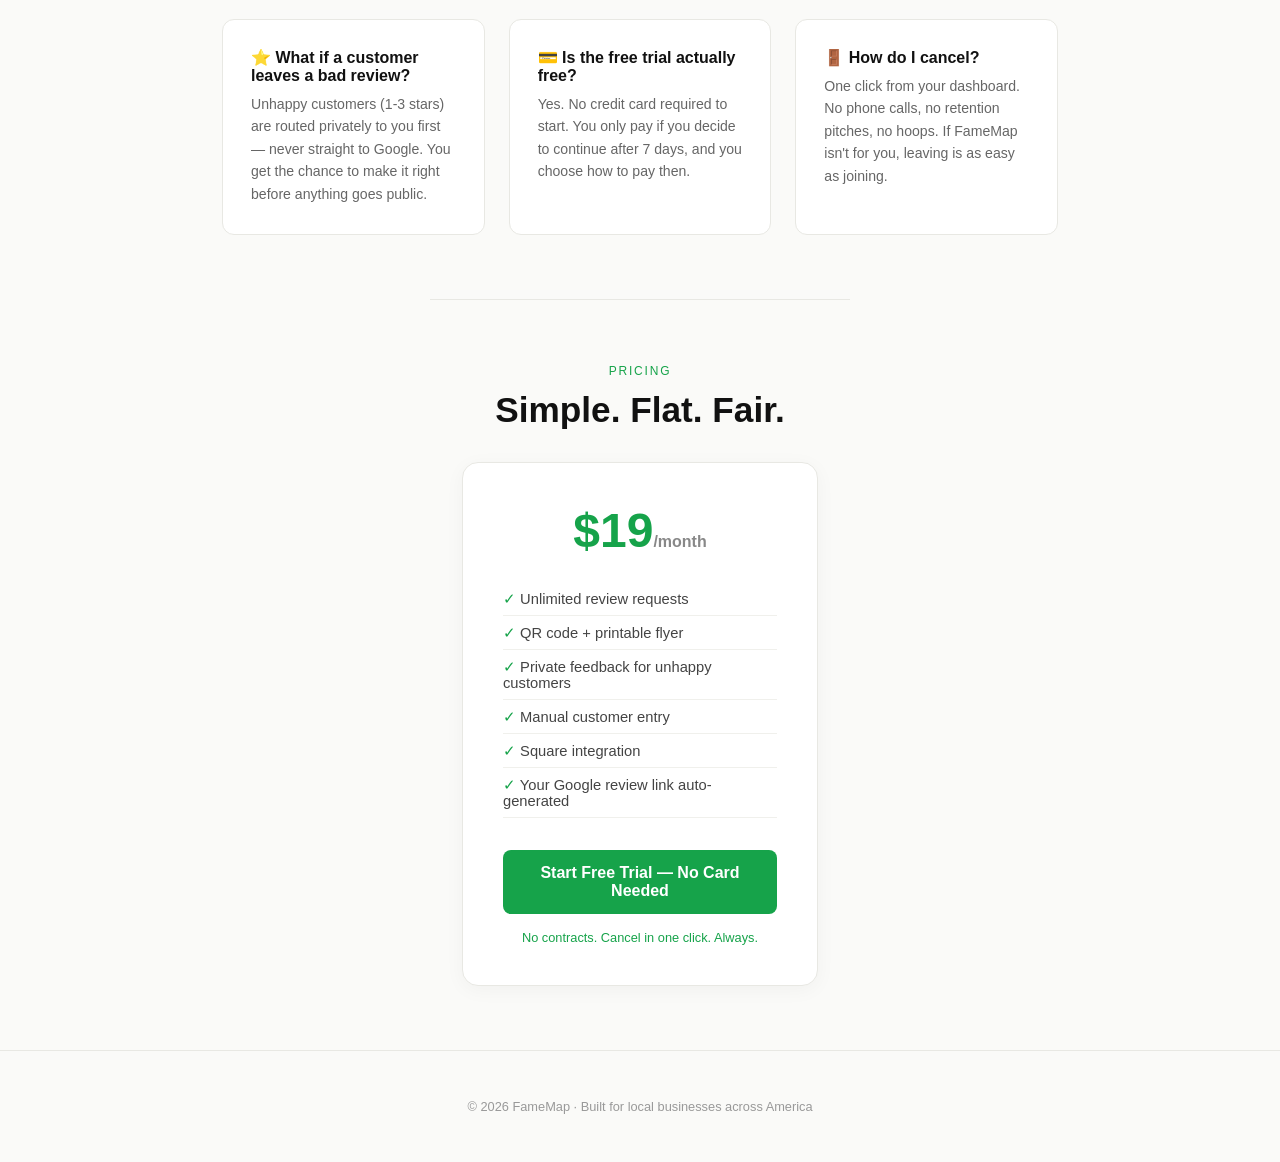
==== commit cf945627: "Update index.html" ====
--- a/index.html
+++ b/index.html
@@ -175,6 +175,37 @@
   </table>
 </section>
 
+<section class="how" style="border-top: 1px solid #e8e8e3;">
+  <p class="section-label">Honest Answers, No Sales Talk</p>
+  <h2>What You're Probably Wondering</h2>
+  <div class="steps">
+    <div class="step">
+      <h3>🙋 Who actually built this?</h3>
+      <p>FameMap is built and run by one person — not a faceless company. I built this because local businesses deserve a review tool that doesn't cost $300/month or trap them in contracts. You're talking to a real human, not a sales team.</p>
+    </div>
+    <div class="step">
+      <h3>🔒 What happens to my customers' data?</h3>
+      <p>We never sell or share your customer data with anyone. It's used only to send the review request you ask us to send — nothing else.</p>
+    </div>
+    <div class="step">
+      <h3>😬 Will this annoy my customers?</h3>
+      <p>No. Each customer gets one request and, at most, one gentle reminder a few days later. Then we stop. We'll never spam your customers — that would hurt your business, and ours.</p>
+    </div>
+    <div class="step">
+      <h3>⭐ What if a customer leaves a bad review?</h3>
+      <p>Unhappy customers (1-3 stars) are routed privately to you first — never straight to Google. You get the chance to make it right before anything goes public.</p>
+    </div>
+    <div class="step">
+      <h3>💳 Is the free trial actually free?</h3>
+      <p>Yes. No credit card required to start. You only pay if you decide to continue after 7 days, and you choose how to pay then.</p>
+    </div>
+    <div class="step">
+      <h3>🚪 How do I cancel?</h3>
+      <p>One click from your dashboard. No phone calls, no retention pitches, no hoops. If FameMap isn't for you, leaving is as easy as joining.</p>
+    </div>
+  </div>
+</section>
+
 <section class="pricing">
   <p class="section-label">Pricing</p>
   <h2>Simple. Flat. Fair.</h2>
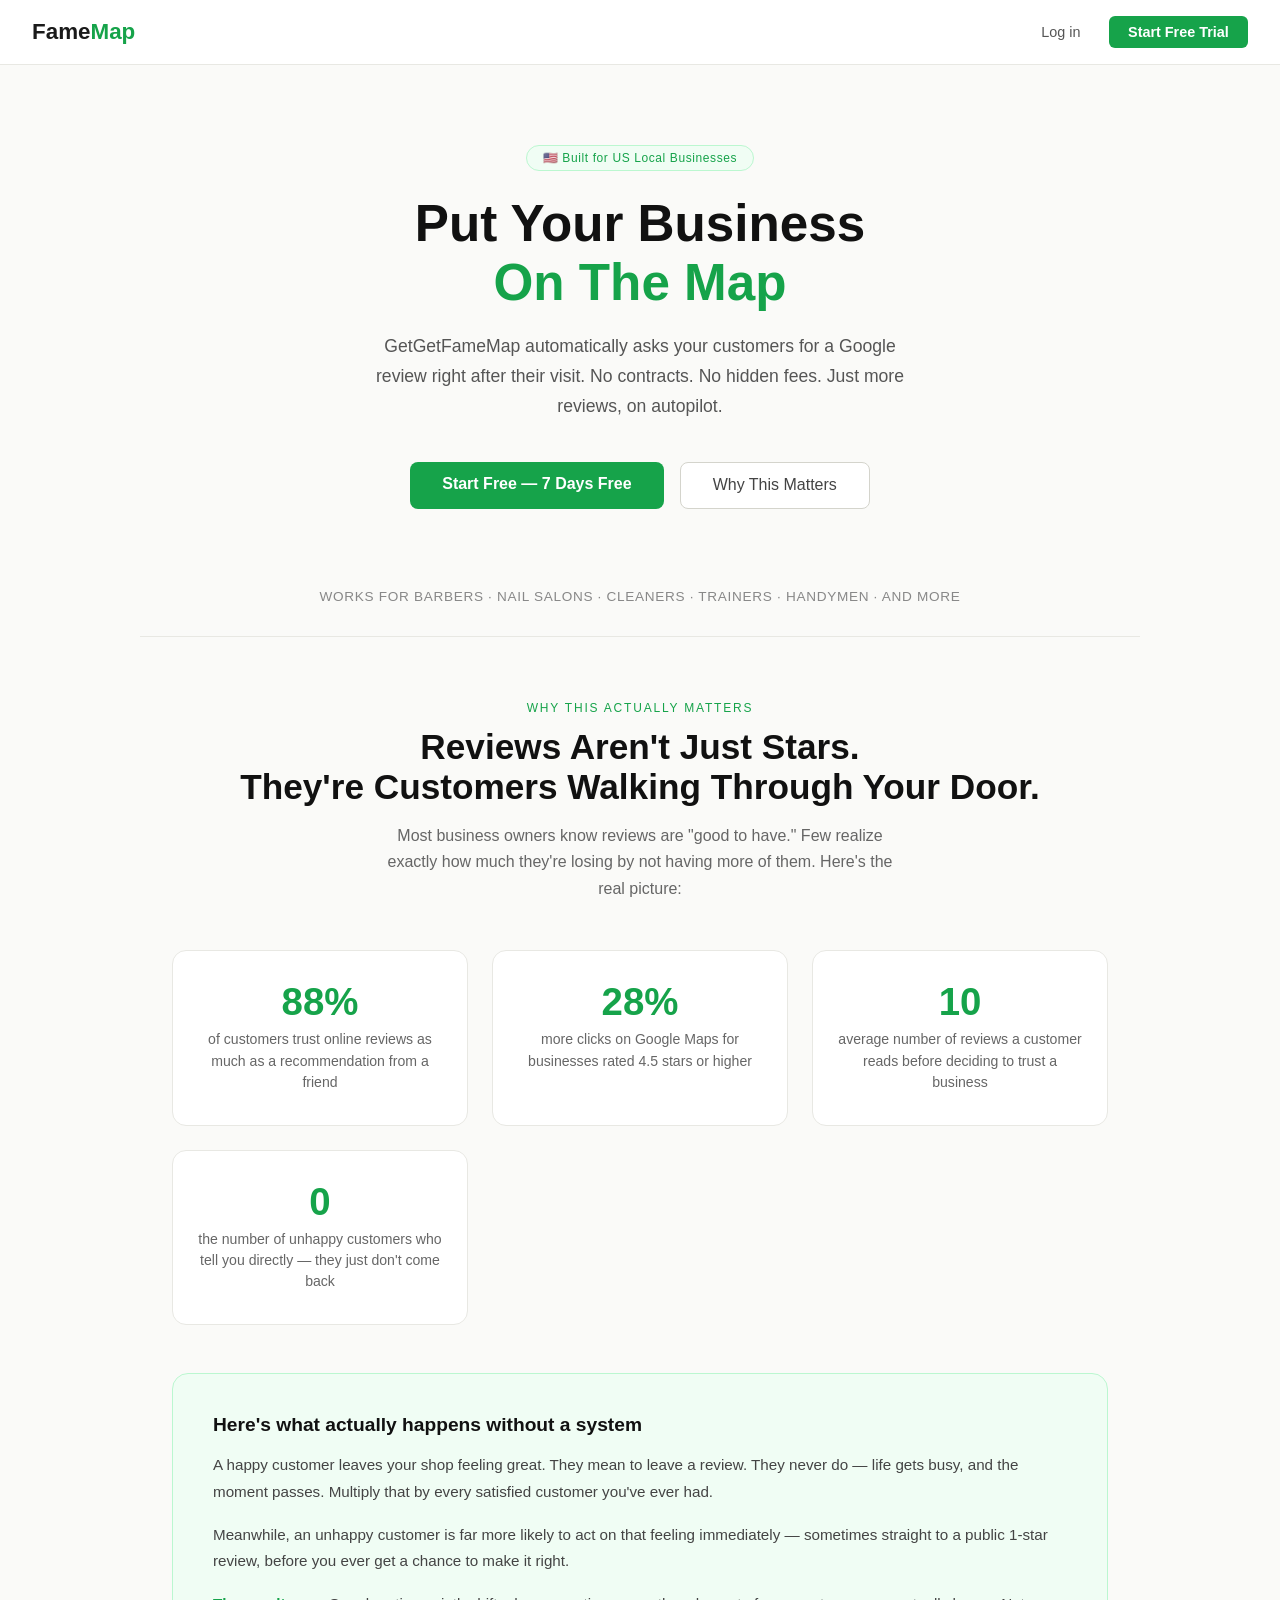
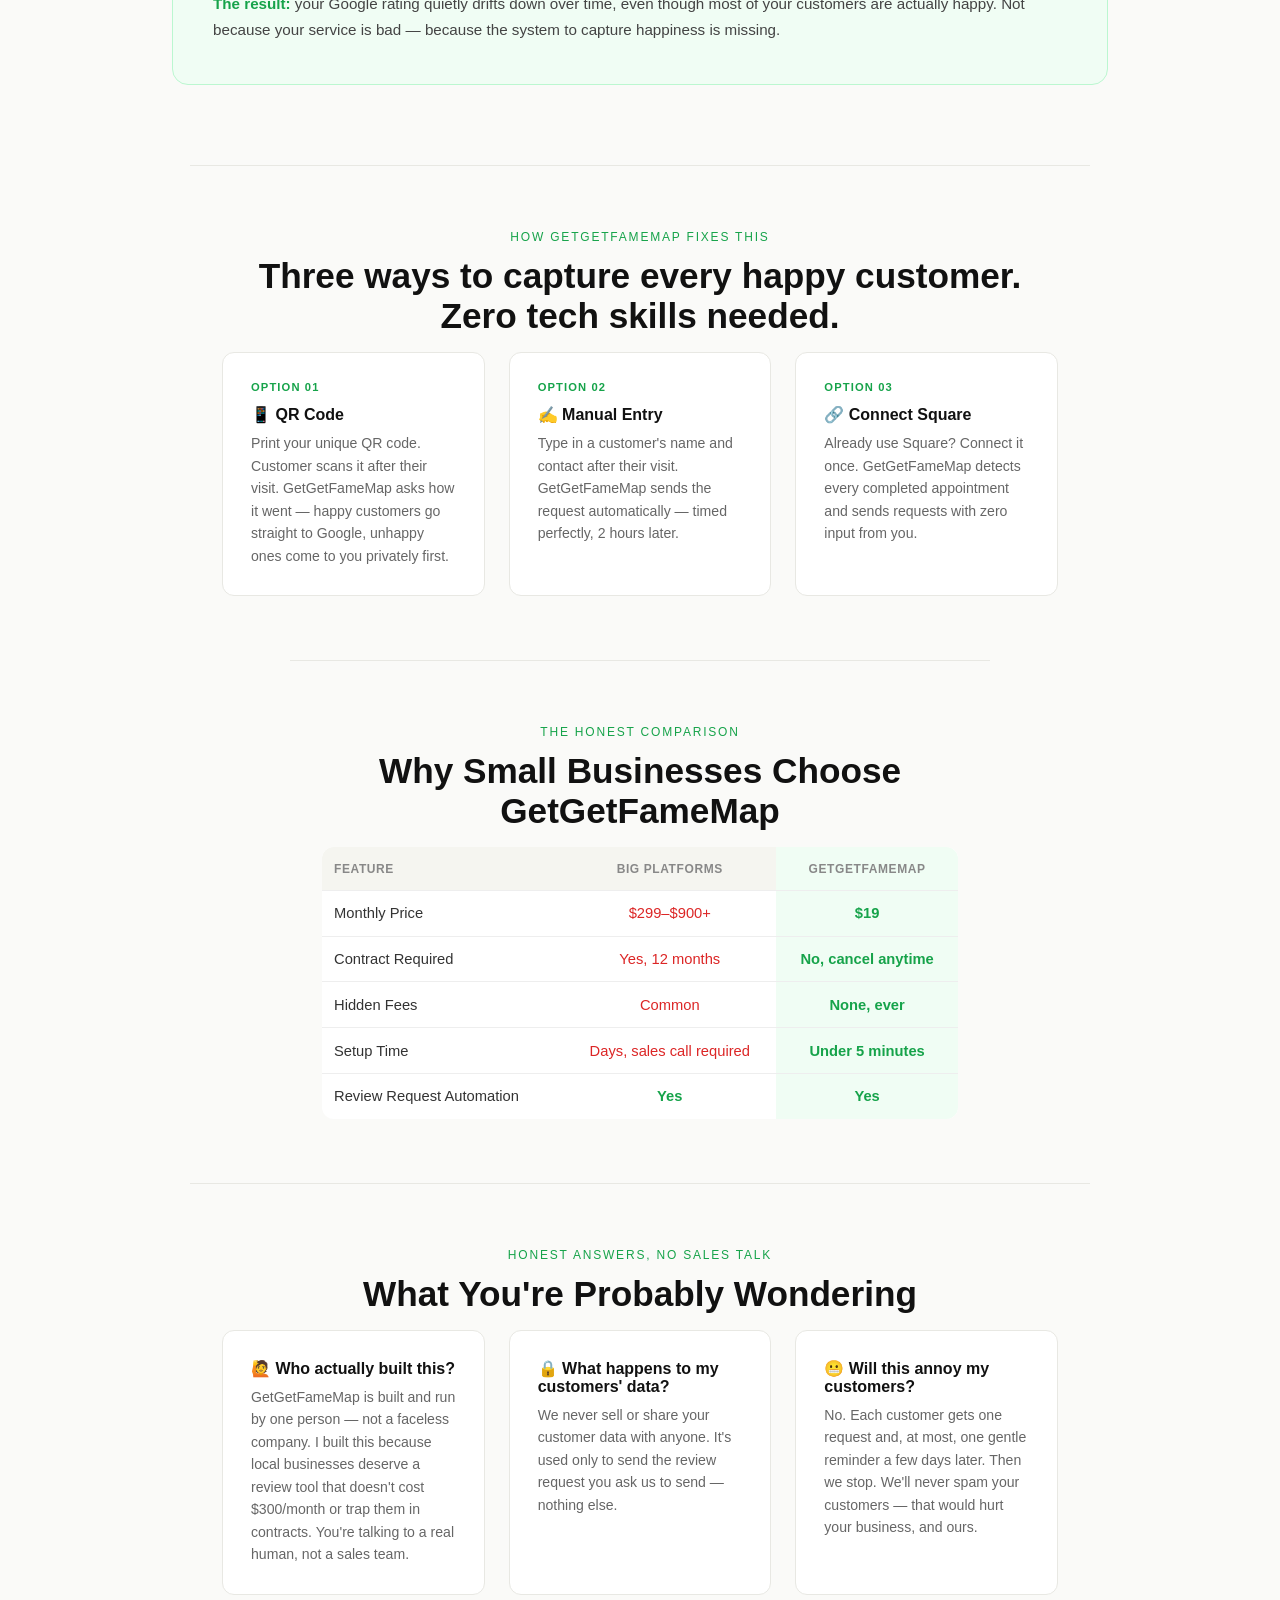
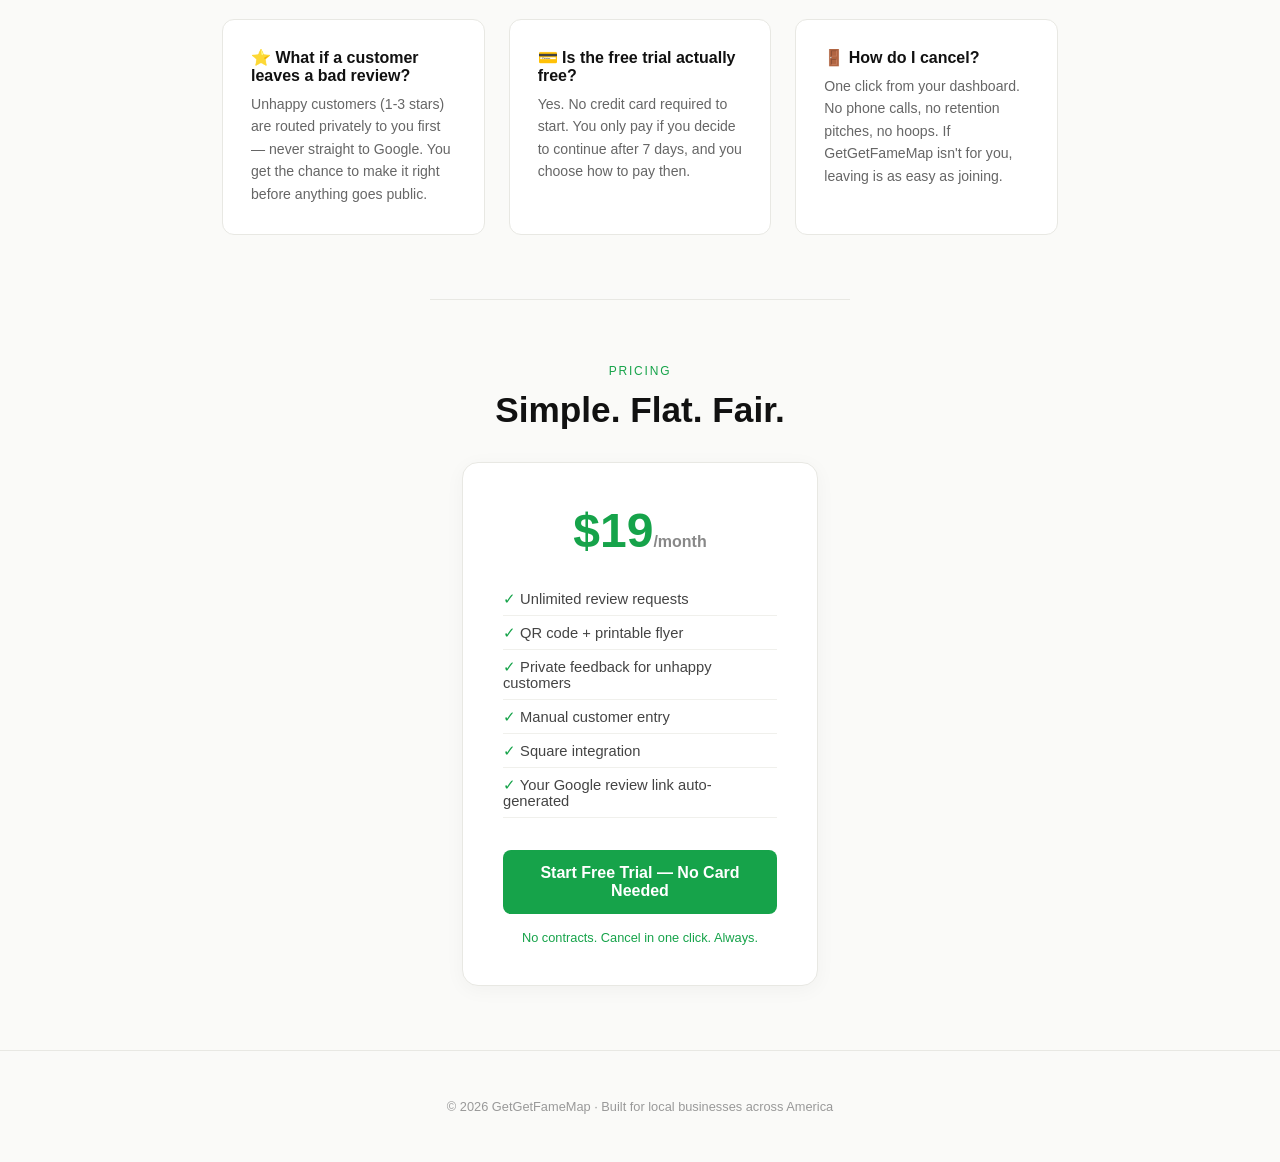
==== commit 7488bec2: "Renamed GetGetGetFameMap to GetFameMap" ====
--- a/index.html
+++ b/index.html
@@ -3,7 +3,14 @@
 <head>
   <meta charset="UTF-8" />
   <meta name="viewport" content="width=device-width, initial-scale=1.0"/>
-  <title>FameMap — Get More Google Reviews, Automatically</title>
+  <title>GetGetFameMap — Get More Google Reviews, Automatically</title>
+<link rel="manifest" href="/manifest.json">
+<meta name="theme-color" content="#16a34a">
+<script>
+  if ('serviceWorker' in navigator) {
+    navigator.serviceWorker.register('/service-worker.js');
+  }
+</script>
   <style>
     * { margin: 0; padding: 0; box-sizing: border-box; }
     body { font-family: 'Segoe UI', sans-serif; background: #fafaf8; color: #1a1a1a; }
@@ -66,7 +73,7 @@
     .compare-table td:not(:first-child) { text-align: center; }
     .compare-table .yes { color: #16a34a; font-weight: 700; }
     .compare-table .no { color: #dc2626; }
-    .compare-table .famemap-col { background: #f0fdf4; }
+    .compare-table .GetGetFameMap-col { background: #f0fdf4; }
 
     /* PRICING */
     .pricing { max-width: 420px; margin: 0 auto; padding: 4rem 2rem; text-align: center; border-top: 1px solid #e8e8e3; }
@@ -95,7 +102,7 @@
 <section class="hero">
   <div class="badge">🇺🇸 Built for US Local Businesses</div>
   <h1>Put Your Business<br><span>On The Map</span></h1>
-  <p class="sub">FameMap automatically asks your customers for a Google review right after their visit. No contracts. No hidden fees. Just more reviews, on autopilot.</p>
+  <p class="sub">GetGetFameMap automatically asks your customers for a Google review right after their visit. No contracts. No hidden fees. Just more reviews, on autopilot.</p>
   <div class="hero-btns">
     <a href="/signup.html" class="btn-primary">Start Free — 7 Days Free</a>
     <a href="#why" class="btn-ghost">Why This Matters</a>
@@ -137,40 +144,40 @@
 </section>
 
 <section class="how">
-  <p class="section-label">How FameMap Fixes This</p>
+  <p class="section-label">How GetGetFameMap Fixes This</p>
   <h2>Three ways to capture every happy customer.<br>Zero tech skills needed.</h2>
   <div class="steps">
     <div class="step">
       <div class="step-num">OPTION 01</div>
       <h3>📱 QR Code</h3>
-      <p>Print your unique QR code. Customer scans it after their visit. FameMap asks how it went — happy customers go straight to Google, unhappy ones come to you privately first.</p>
+      <p>Print your unique QR code. Customer scans it after their visit. GetGetFameMap asks how it went — happy customers go straight to Google, unhappy ones come to you privately first.</p>
     </div>
     <div class="step">
       <div class="step-num">OPTION 02</div>
       <h3>✍️ Manual Entry</h3>
-      <p>Type in a customer's name and contact after their visit. FameMap sends the request automatically — timed perfectly, 2 hours later.</p>
+      <p>Type in a customer's name and contact after their visit. GetGetFameMap sends the request automatically — timed perfectly, 2 hours later.</p>
     </div>
     <div class="step">
       <div class="step-num">OPTION 03</div>
       <h3>🔗 Connect Square</h3>
-      <p>Already use Square? Connect it once. FameMap detects every completed appointment and sends requests with zero input from you.</p>
+      <p>Already use Square? Connect it once. GetGetFameMap detects every completed appointment and sends requests with zero input from you.</p>
     </div>
   </div>
 </section>
 
 <section class="compare">
   <p class="section-label">The Honest Comparison</p>
-  <h2>Why Small Businesses Choose FameMap</h2>
+  <h2>Why Small Businesses Choose GetGetFameMap</h2>
   <table class="compare-table">
     <thead>
-      <tr><th>Feature</th><th>Big Platforms</th><th class="famemap-col">FameMap</th></tr>
+      <tr><th>Feature</th><th>Big Platforms</th><th class="GetGetFameMap-col">GetGetFameMap</th></tr>
     </thead>
     <tbody>
-      <tr><td>Monthly Price</td><td class="no">$299–$900+</td><td class="famemap-col yes">$19</td></tr>
-      <tr><td>Contract Required</td><td class="no">Yes, 12 months</td><td class="famemap-col yes">No, cancel anytime</td></tr>
-      <tr><td>Hidden Fees</td><td class="no">Common</td><td class="famemap-col yes">None, ever</td></tr>
-      <tr><td>Setup Time</td><td class="no">Days, sales call required</td><td class="famemap-col yes">Under 5 minutes</td></tr>
-      <tr><td>Review Request Automation</td><td class="yes">Yes</td><td class="famemap-col yes">Yes</td></tr>
+      <tr><td>Monthly Price</td><td class="no">$299–$900+</td><td class="GetGetFameMap-col yes">$19</td></tr>
+      <tr><td>Contract Required</td><td class="no">Yes, 12 months</td><td class="GetGetFameMap-col yes">No, cancel anytime</td></tr>
+      <tr><td>Hidden Fees</td><td class="no">Common</td><td class="GetGetFameMap-col yes">None, ever</td></tr>
+      <tr><td>Setup Time</td><td class="no">Days, sales call required</td><td class="GetGetFameMap-col yes">Under 5 minutes</td></tr>
+      <tr><td>Review Request Automation</td><td class="yes">Yes</td><td class="GetGetFameMap-col yes">Yes</td></tr>
     </tbody>
   </table>
 </section>
@@ -181,7 +188,7 @@
   <div class="steps">
     <div class="step">
       <h3>🙋 Who actually built this?</h3>
-      <p>FameMap is built and run by one person — not a faceless company. I built this because local businesses deserve a review tool that doesn't cost $300/month or trap them in contracts. You're talking to a real human, not a sales team.</p>
+      <p>GetGetFameMap is built and run by one person — not a faceless company. I built this because local businesses deserve a review tool that doesn't cost $300/month or trap them in contracts. You're talking to a real human, not a sales team.</p>
     </div>
     <div class="step">
       <h3>🔒 What happens to my customers' data?</h3>
@@ -201,7 +208,7 @@
     </div>
     <div class="step">
       <h3>🚪 How do I cancel?</h3>
-      <p>One click from your dashboard. No phone calls, no retention pitches, no hoops. If FameMap isn't for you, leaving is as easy as joining.</p>
+      <p>One click from your dashboard. No phone calls, no retention pitches, no hoops. If GetGetFameMap isn't for you, leaving is as easy as joining.</p>
     </div>
   </div>
 </section>
@@ -224,7 +231,7 @@
   </div>
 </section>
 
-<footer>© 2026 FameMap · Built for local businesses across America</footer>
+<footer>© 2026 GetGetFameMap · Built for local businesses across America</footer>
 <script src="/app.js"></script>
 </body>
 </html>
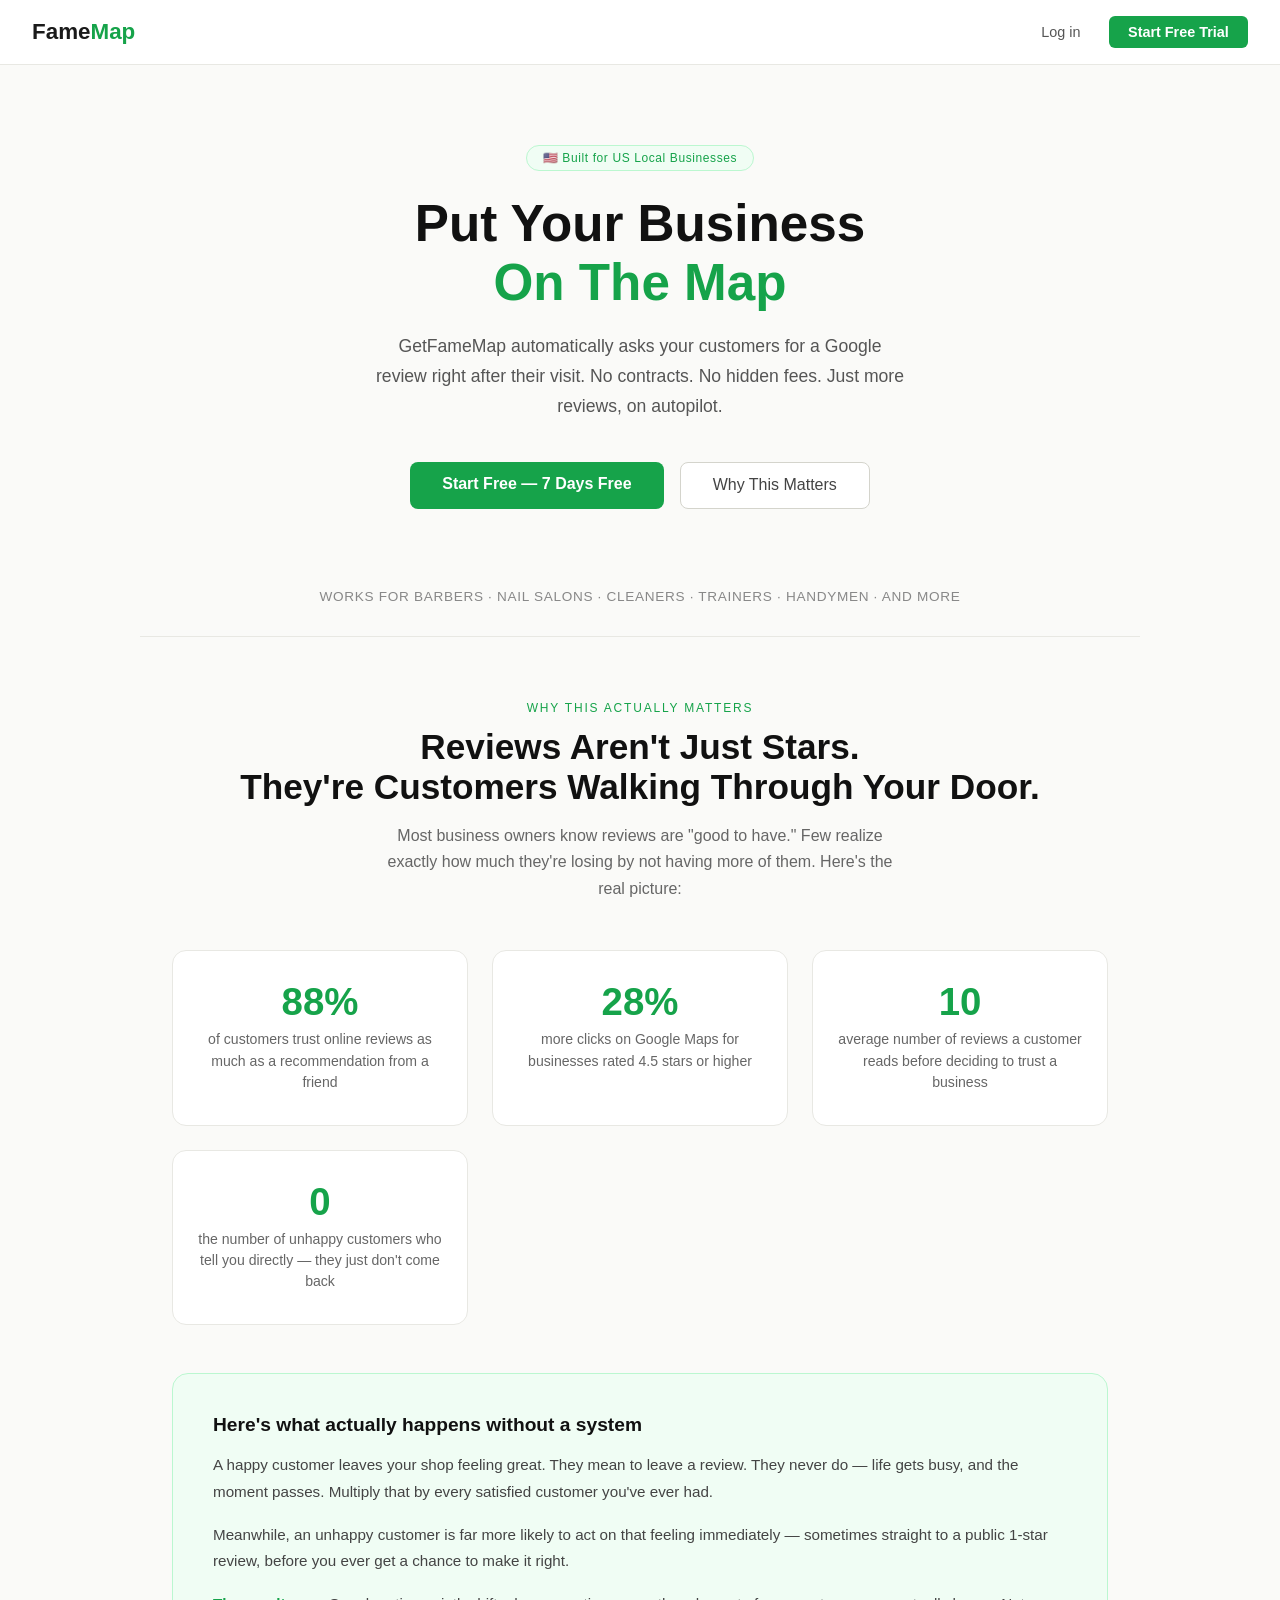
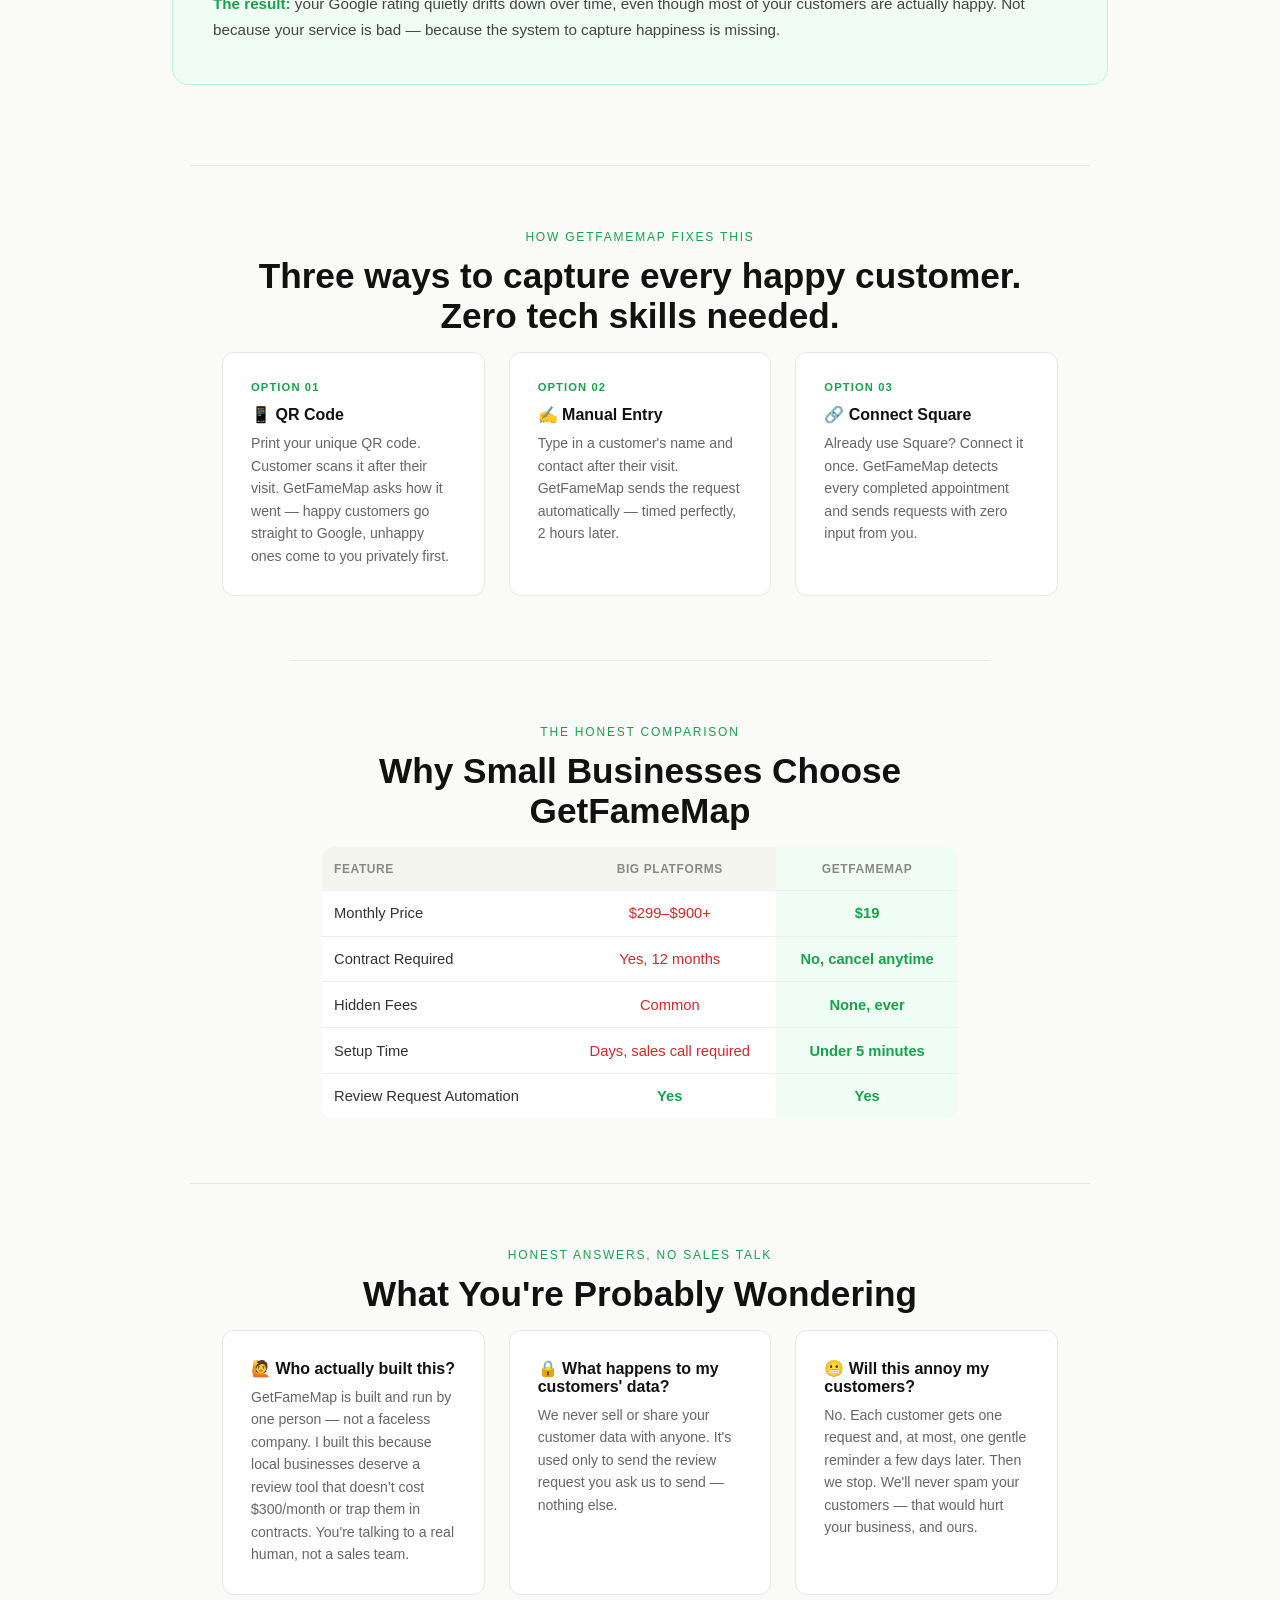
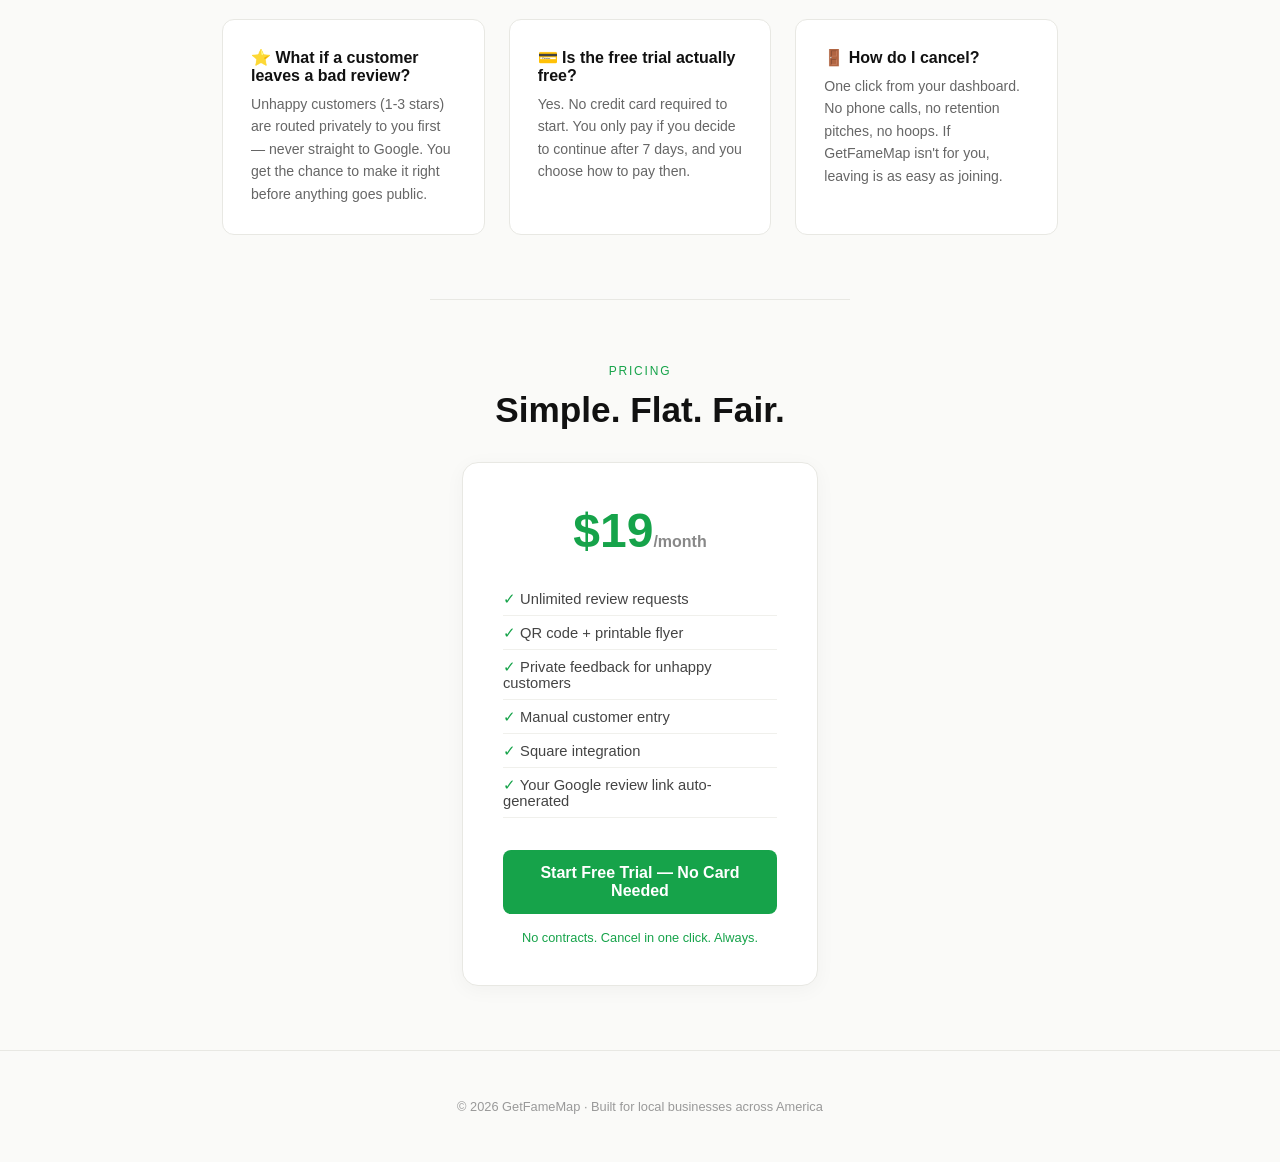
==== commit 04f9ce90: "Renamed GetGetFameMap to GetFameMap" ====
--- a/index.html
+++ b/index.html
@@ -3,7 +3,7 @@
 <head>
   <meta charset="UTF-8" />
   <meta name="viewport" content="width=device-width, initial-scale=1.0"/>
-  <title>GetGetFameMap — Get More Google Reviews, Automatically</title>
+  <title>GetFameMap — Get More Google Reviews, Automatically</title>
 <link rel="manifest" href="/manifest.json">
 <meta name="theme-color" content="#16a34a">
 <script>
@@ -73,7 +73,7 @@
     .compare-table td:not(:first-child) { text-align: center; }
     .compare-table .yes { color: #16a34a; font-weight: 700; }
     .compare-table .no { color: #dc2626; }
-    .compare-table .GetGetFameMap-col { background: #f0fdf4; }
+    .compare-table .GetFameMap-col { background: #f0fdf4; }
 
     /* PRICING */
     .pricing { max-width: 420px; margin: 0 auto; padding: 4rem 2rem; text-align: center; border-top: 1px solid #e8e8e3; }
@@ -102,7 +102,7 @@
 <section class="hero">
   <div class="badge">🇺🇸 Built for US Local Businesses</div>
   <h1>Put Your Business<br><span>On The Map</span></h1>
-  <p class="sub">GetGetFameMap automatically asks your customers for a Google review right after their visit. No contracts. No hidden fees. Just more reviews, on autopilot.</p>
+  <p class="sub">GetFameMap automatically asks your customers for a Google review right after their visit. No contracts. No hidden fees. Just more reviews, on autopilot.</p>
   <div class="hero-btns">
     <a href="/signup.html" class="btn-primary">Start Free — 7 Days Free</a>
     <a href="#why" class="btn-ghost">Why This Matters</a>
@@ -144,40 +144,40 @@
 </section>
 
 <section class="how">
-  <p class="section-label">How GetGetFameMap Fixes This</p>
+  <p class="section-label">How GetFameMap Fixes This</p>
   <h2>Three ways to capture every happy customer.<br>Zero tech skills needed.</h2>
   <div class="steps">
     <div class="step">
       <div class="step-num">OPTION 01</div>
       <h3>📱 QR Code</h3>
-      <p>Print your unique QR code. Customer scans it after their visit. GetGetFameMap asks how it went — happy customers go straight to Google, unhappy ones come to you privately first.</p>
+      <p>Print your unique QR code. Customer scans it after their visit. GetFameMap asks how it went — happy customers go straight to Google, unhappy ones come to you privately first.</p>
     </div>
     <div class="step">
       <div class="step-num">OPTION 02</div>
       <h3>✍️ Manual Entry</h3>
-      <p>Type in a customer's name and contact after their visit. GetGetFameMap sends the request automatically — timed perfectly, 2 hours later.</p>
+      <p>Type in a customer's name and contact after their visit. GetFameMap sends the request automatically — timed perfectly, 2 hours later.</p>
     </div>
     <div class="step">
       <div class="step-num">OPTION 03</div>
       <h3>🔗 Connect Square</h3>
-      <p>Already use Square? Connect it once. GetGetFameMap detects every completed appointment and sends requests with zero input from you.</p>
+      <p>Already use Square? Connect it once. GetFameMap detects every completed appointment and sends requests with zero input from you.</p>
     </div>
   </div>
 </section>
 
 <section class="compare">
   <p class="section-label">The Honest Comparison</p>
-  <h2>Why Small Businesses Choose GetGetFameMap</h2>
+  <h2>Why Small Businesses Choose GetFameMap</h2>
   <table class="compare-table">
     <thead>
-      <tr><th>Feature</th><th>Big Platforms</th><th class="GetGetFameMap-col">GetGetFameMap</th></tr>
+      <tr><th>Feature</th><th>Big Platforms</th><th class="GetFameMap-col">GetFameMap</th></tr>
     </thead>
     <tbody>
-      <tr><td>Monthly Price</td><td class="no">$299–$900+</td><td class="GetGetFameMap-col yes">$19</td></tr>
-      <tr><td>Contract Required</td><td class="no">Yes, 12 months</td><td class="GetGetFameMap-col yes">No, cancel anytime</td></tr>
-      <tr><td>Hidden Fees</td><td class="no">Common</td><td class="GetGetFameMap-col yes">None, ever</td></tr>
-      <tr><td>Setup Time</td><td class="no">Days, sales call required</td><td class="GetGetFameMap-col yes">Under 5 minutes</td></tr>
-      <tr><td>Review Request Automation</td><td class="yes">Yes</td><td class="GetGetFameMap-col yes">Yes</td></tr>
+      <tr><td>Monthly Price</td><td class="no">$299–$900+</td><td class="GetFameMap-col yes">$19</td></tr>
+      <tr><td>Contract Required</td><td class="no">Yes, 12 months</td><td class="GetFameMap-col yes">No, cancel anytime</td></tr>
+      <tr><td>Hidden Fees</td><td class="no">Common</td><td class="GetFameMap-col yes">None, ever</td></tr>
+      <tr><td>Setup Time</td><td class="no">Days, sales call required</td><td class="GetFameMap-col yes">Under 5 minutes</td></tr>
+      <tr><td>Review Request Automation</td><td class="yes">Yes</td><td class="GetFameMap-col yes">Yes</td></tr>
     </tbody>
   </table>
 </section>
@@ -188,7 +188,7 @@
   <div class="steps">
     <div class="step">
       <h3>🙋 Who actually built this?</h3>
-      <p>GetGetFameMap is built and run by one person — not a faceless company. I built this because local businesses deserve a review tool that doesn't cost $300/month or trap them in contracts. You're talking to a real human, not a sales team.</p>
+      <p>GetFameMap is built and run by one person — not a faceless company. I built this because local businesses deserve a review tool that doesn't cost $300/month or trap them in contracts. You're talking to a real human, not a sales team.</p>
     </div>
     <div class="step">
       <h3>🔒 What happens to my customers' data?</h3>
@@ -208,7 +208,7 @@
     </div>
     <div class="step">
       <h3>🚪 How do I cancel?</h3>
-      <p>One click from your dashboard. No phone calls, no retention pitches, no hoops. If GetGetFameMap isn't for you, leaving is as easy as joining.</p>
+      <p>One click from your dashboard. No phone calls, no retention pitches, no hoops. If GetFameMap isn't for you, leaving is as easy as joining.</p>
     </div>
   </div>
 </section>
@@ -231,7 +231,7 @@
   </div>
 </section>
 
-<footer>© 2026 GetGetFameMap · Built for local businesses across America</footer>
+<footer>© 2026 GetFameMap · Built for local businesses across America</footer>
 <script src="/app.js"></script>
 </body>
 </html>
